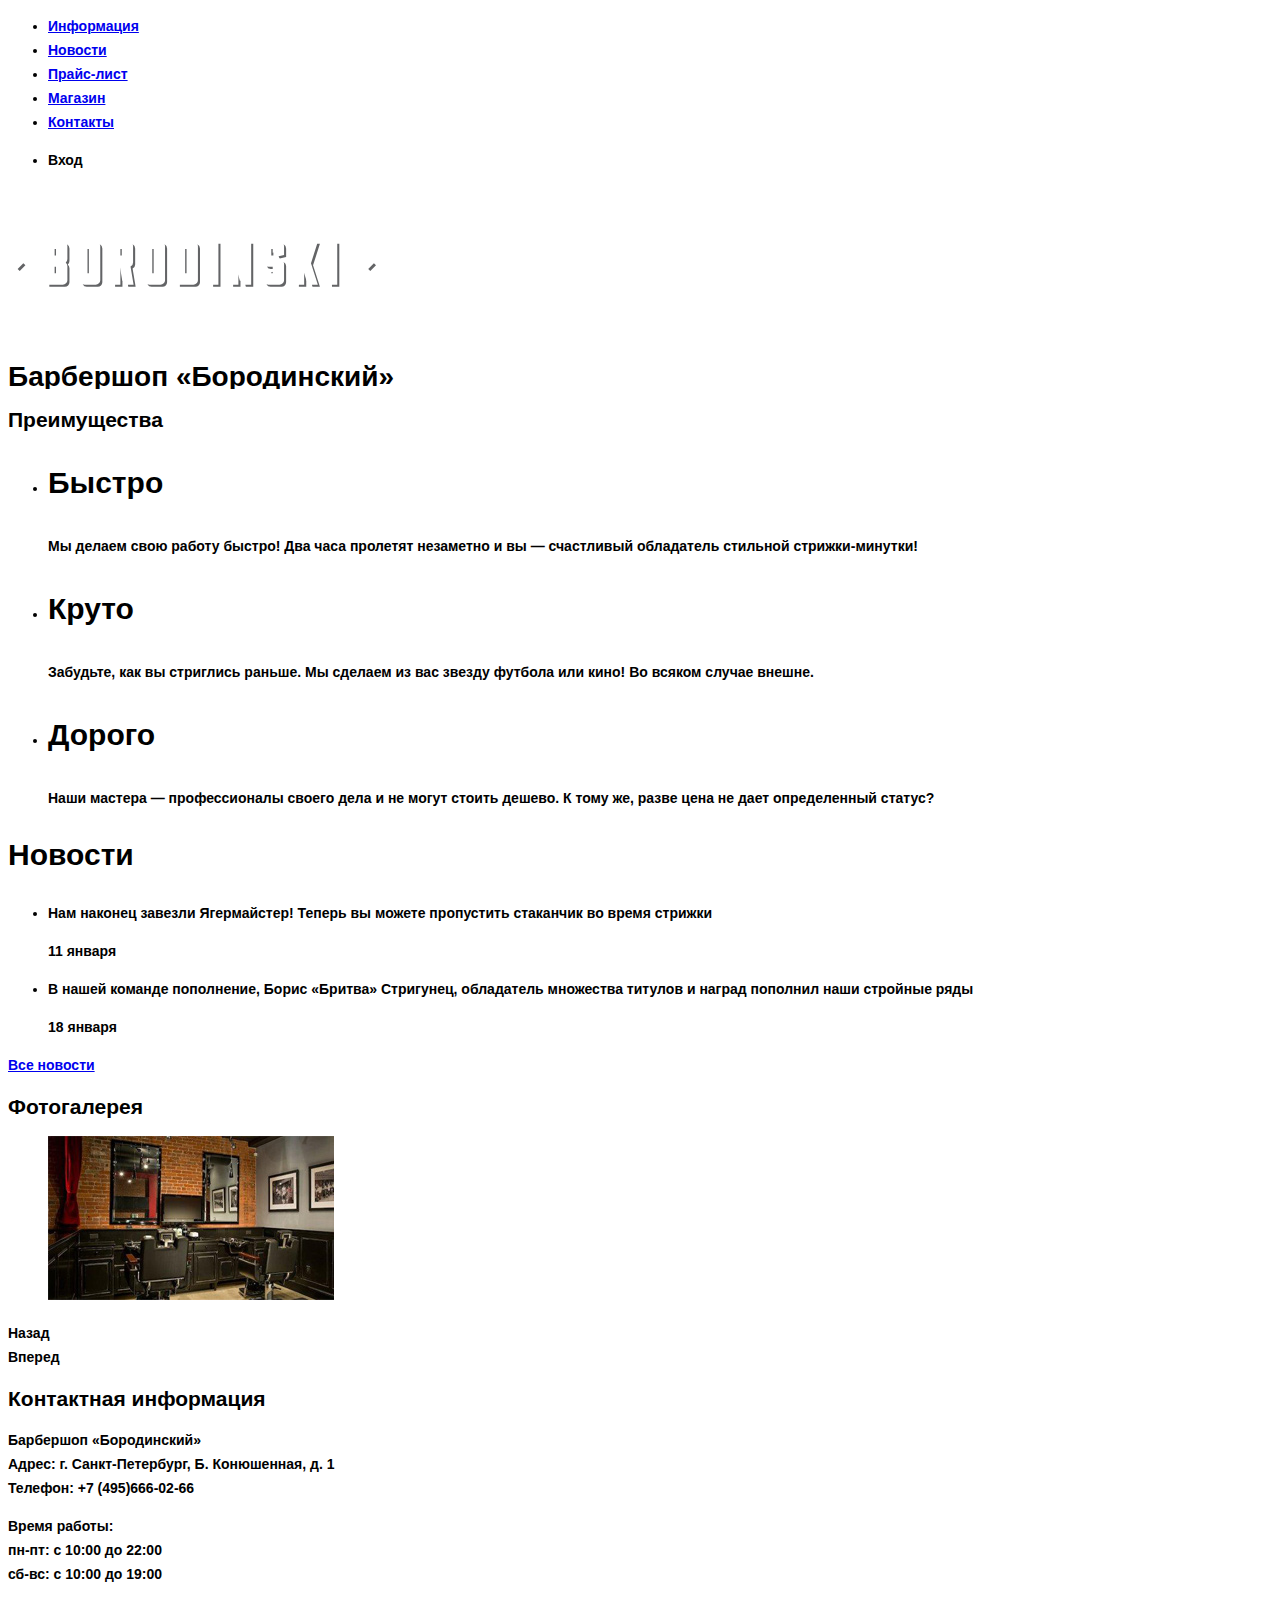
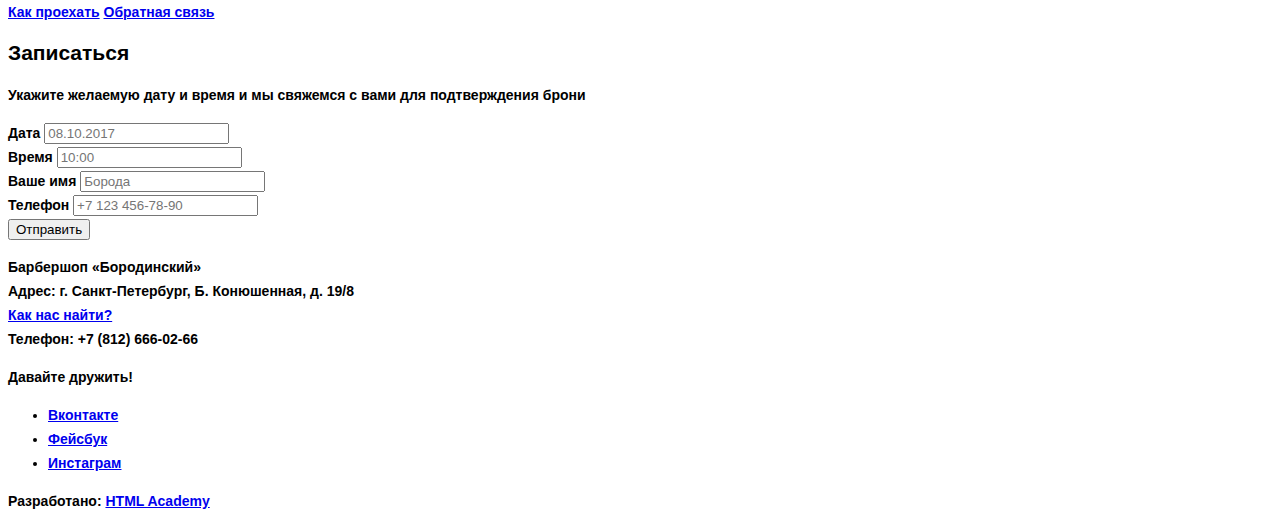
==== index.html @ 25fb8ee1 "Add content photos and a bit style" ====
<!DOCTYPE html>
<html lang="ru">
  <head>
    <meta charset="utf-8">
    <title>Барбершоп «Бородинский»</title>
    <link rel="stylesheet" type="text/css" href="style.css">
  </head>
  <body>
    <header class="main-header">
      <nav class="main-navigation">
        <ul class="site-navigation">
          <li><a href="info.html">Информация</a></li>
          <li><a href="news.html">Новости</a></li>
          <li><a href="price.html">Прайс-лист</a></li>
          <li><a href="catalog.html">Магазин</a></li>
          <li><a href="contacts.html">Контакты</a></li>
        </ul>
        <ul class="user-navigation">
          <li class="login">Вход</li>
        </ul>

<a class="main-header-logo">
<img src="img/index-logo.svg" width="368" height="153" alt="Логотип барбершопа «Бородинский»"></a>

      </nav>

</header>

<main class="container">
  
  <h1 class="visually-hidden">Барбершоп «Бородинский»</h1>

  <section class="features">
    <h2 class="visually-hidden">Преимущества</h2>

<ul class="feature-list">
  
  <li class="feature-item">
    <h3>Быстро</h3>
    <p>Мы делаем свою работу быстро! Два часа пролетят незаметно и вы — счастливый обладатель стильной стрижки-минутки!</p>
  </li>

  <li class="feature-item">
    <h3>Круто</h3>
    <p>Забудьте, как вы стриглись раньше. Мы сделаем из вас звезду футбола или кино! Во всяком случае внешнe.</p>
  </li>

  <li class="feature-item">
    <h3>Дорого</h3>
    <p>Наши мастера — профессионалы своего дела и не могут стоить дешево. К тому же, разве цена не дает определенный статус?</p>
  </li>

</ul>

  </section>

  <section class="news">

    <h2>Новости</h2>

<ul class="news-list">
  <li class="news-item">
    <p>Нам наконец завезли Ягермайстер! Теперь вы можете пропустить стаканчик во время стрижки</p>
    <time datetime="2017-01-11">11 января</time>
  </li>

<li class="news-item">
  <p>В нашей команде пополнение, Борис «Бритва» Стригунец, обладатель множества титулов и наград пополнил наши стройные ряды</p>
  <time datetime="2017-01-18">18 января</time>
</li>
</ul>

<a class="button" href="news.html">Все новости</a>

  </section>


  <section class="gallery">
    
<h2>Фотогалерея</h2>

<figure class="gallery-content">
  <a href="#"><img src="img/interior.jpg" width="286" height="164" alt="Салон"></a>
</figure>

<div class="button gallery-button gallery-button-back">Назад</div>
<div class="button gallery-button gallery-button-next">Вперед</div>

    
  </section>

  <section class="contacts">
    
    <h2>Контактная информация</h2>

  <p>Барбершоп «Бородинский»<br>
  Адрес: г. Санкт-Петербург, Б. Конюшенная, д. 1<br>
  Телефон: +7 (495)666-02-66</p>

  <p>Время работы:<br>
  пн-пт: с 10:00 до 22:00<br>
  сб-вс: с 10:00 до 19:00</p>

  <a class="button contacts-button" href="map.html">Как проехать</a>
  <a class="button contacts-button" href="feedback.html">Обратная связь</a>

  </section>

   <section class="appointment">
     
     <h2>Записаться</h2>

<p class="appointment-info">Укажите желаемую дату и время и мы свяжемся с вами для подтверждения брони</p>

<form class="appointment-form" method="post">
<div class="appointment-item">
<label>Дата</label>
  <input type="text" name="date" placeholder="08.10.2017">
  </div>
  <div class="appointment-item">
  <label>Время</label>
  <input type="text" name="time" placeholder="10:00">
  </div>
  <div class="appointment-item">
  <label>Ваше имя</label>
  <input type="text" name="name" placeholder="Борода">
  </div>
  <div class="appointment-item">
  <label>Телефон</label>
  <input type="tel" name="phone" placeholder="+7 123 456-78-90">
  </div>

<button class="button" type="submit">Отправить</button>

</form>

   </section>

</main>

<footer class="main-footer">
    <p class="footer-contacts">
      Барбершоп «Бородинский»<br> Адрес: г. Санкт-Петербург, Б. Конюшенная, д. 19/8<br>
      <a href="map.html">Как нас найти?</a><br> Телефон: +7 (812) 666-02-66
    </p>
    <div class="footer-social">
      <b>Давайте дружить!</b>
      <ul>
        <li><a class="social-button" href="#">Вконтакте</a></li>
        <li><a class="social-button" href="#">Фейсбук</a></li>
        <li><a class="social-button" href="#">Инстаграм</a></li>
      </ul>
    </div>
    <p class="footer-copyright">
      <b>Разработано:</b> <a class="button" href="https://htmlacademy.ru">HTML Academy</a>
    </p>
  </footer>


</body>
</html>
---- style.css ----
body {
	font-size: 14px;
	line-height: 24px;
	font-family: "PT Sans Narrow", sans-serif, Arial;
	font-weight: bold;
	color: black;
}

.feature-item h3 {
	font-size: 30px;
	line-height: 42px;
	font-weight: bold;
}

.news h2 {
	font-size: 30px;
	line-height: 42px;
	font-weight: bold;
	color: #000000;
}

h1 {
	overflow: hidden;
}
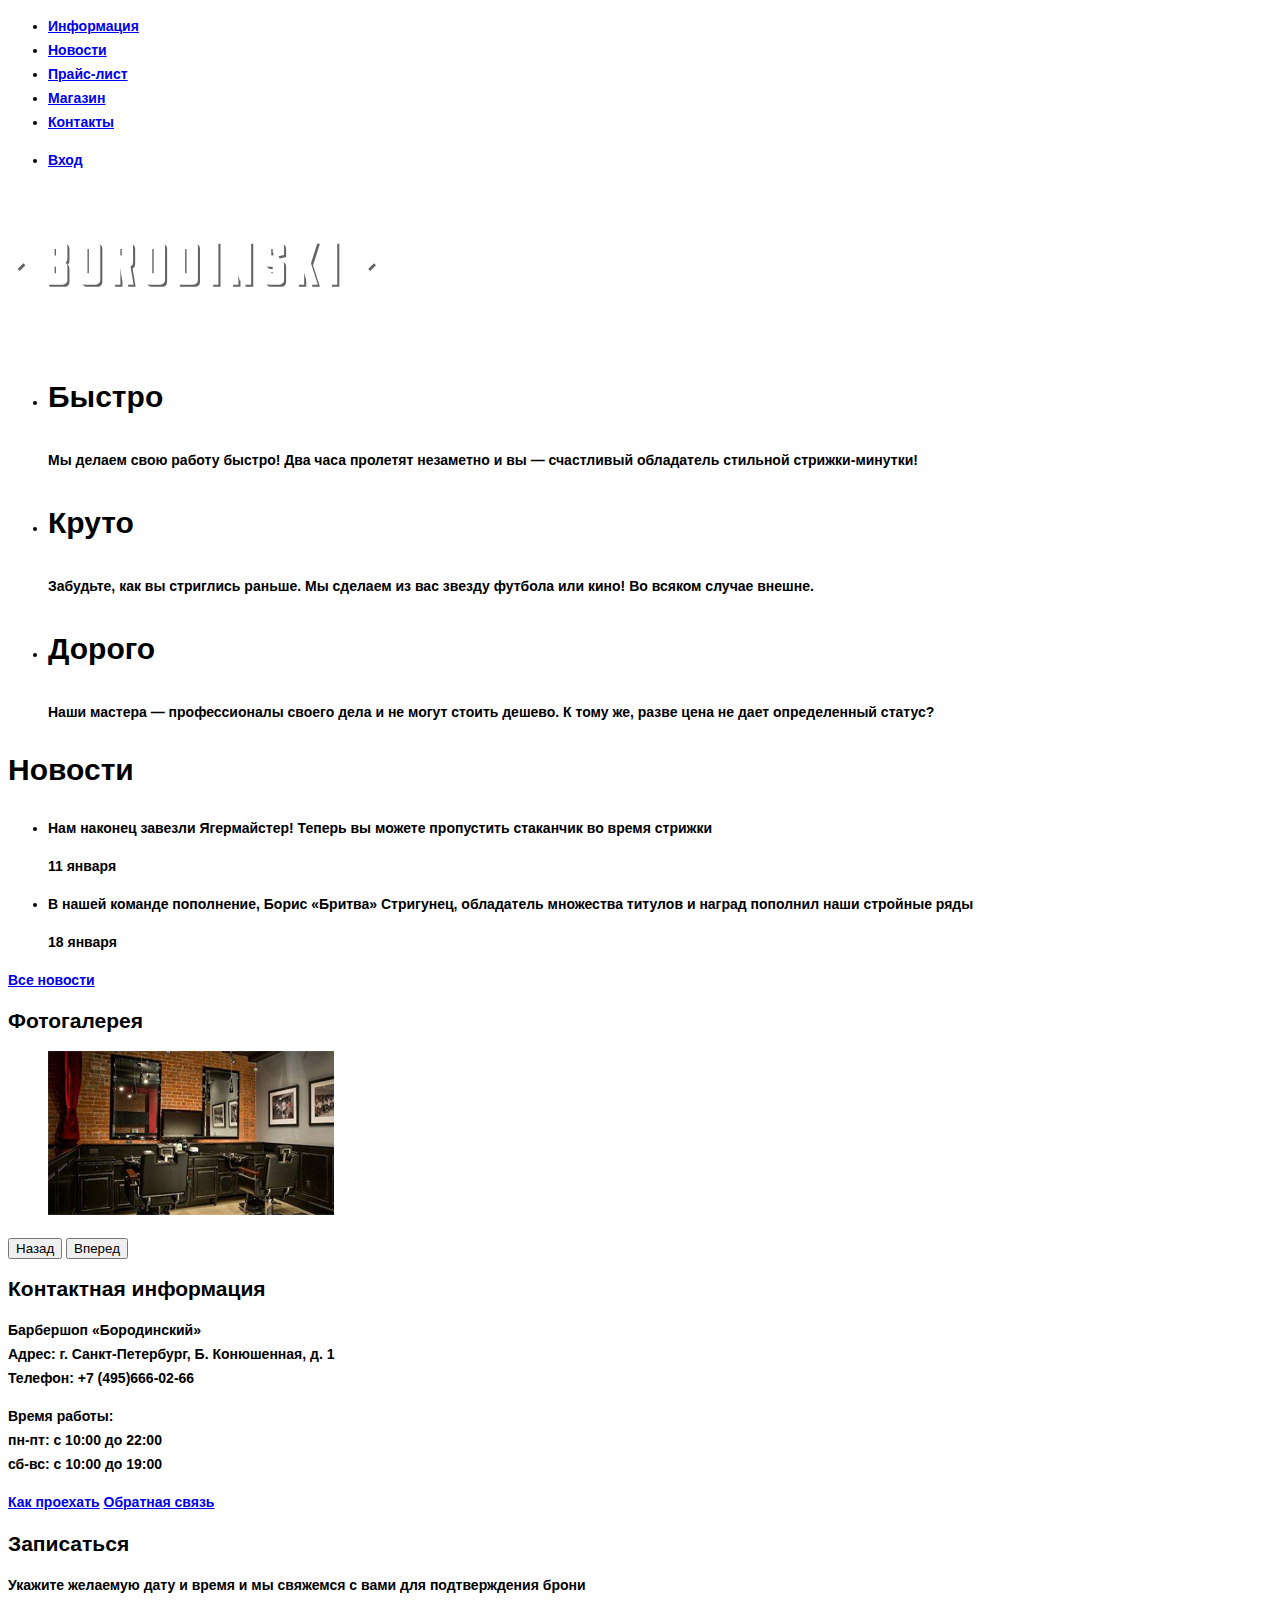
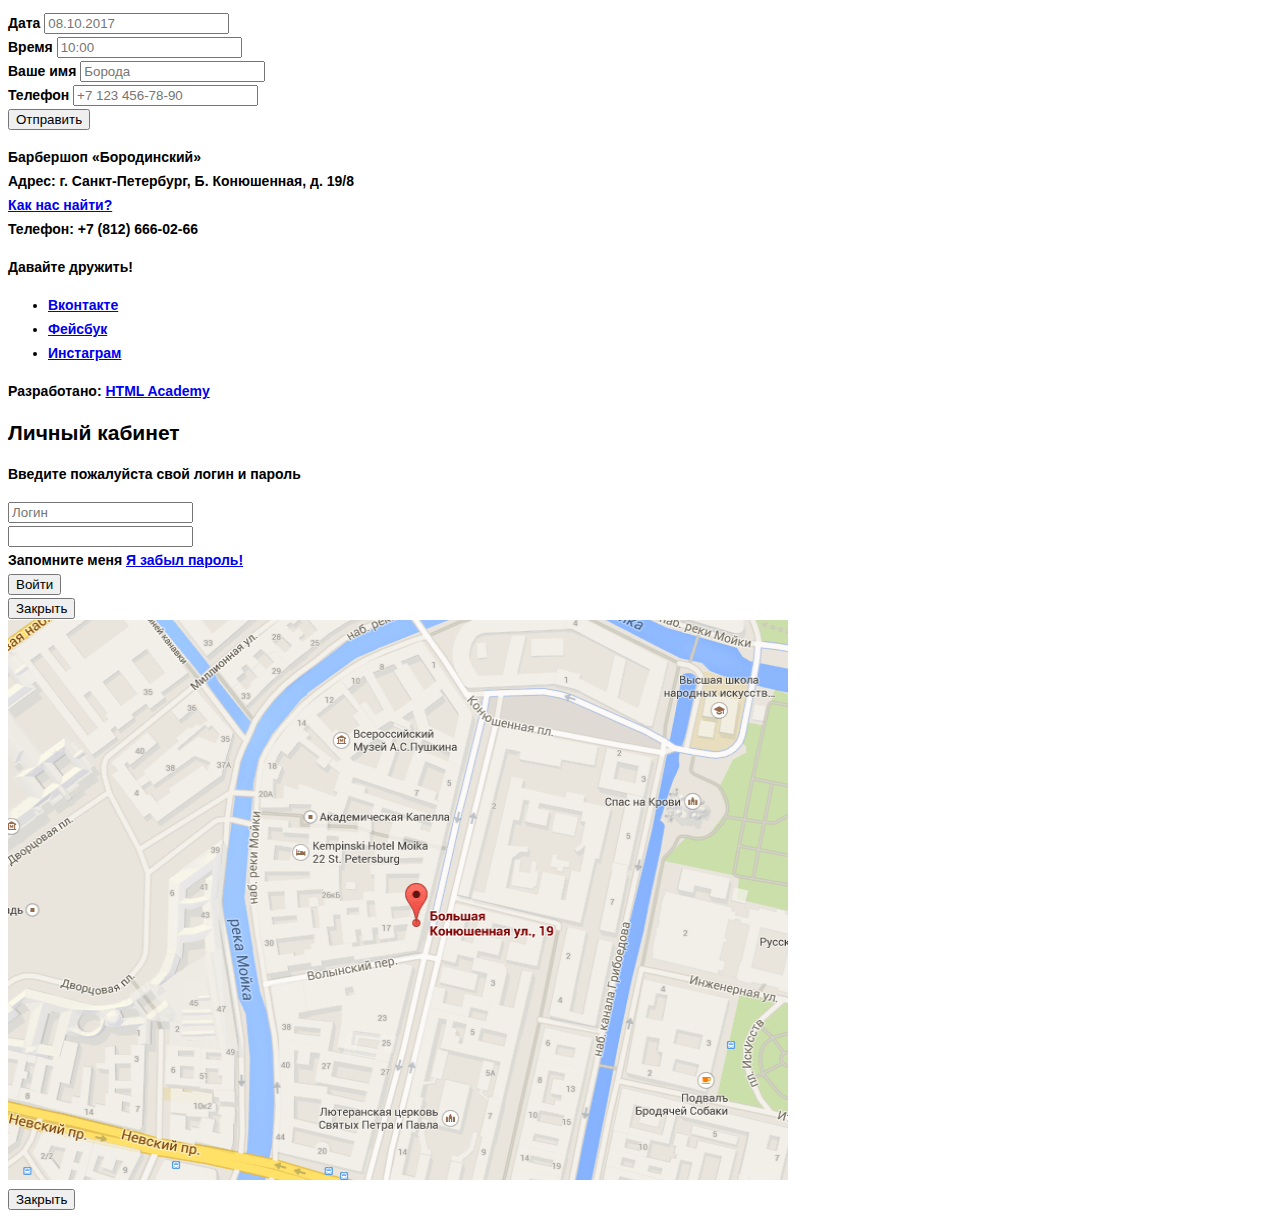
==== commit b810ec26: "Доступная разметка страниц." ====
--- a/index.html
+++ b/index.html
@@ -3,7 +3,7 @@
   <head>
     <meta charset="utf-8">
     <title>Барбершоп «Бородинский»</title>
-    <link rel="stylesheet" type="text/css" href="style.css">
+    <link rel="stylesheet" type="text/css" href="css/style.css">
   </head>
   <body>
     <header class="main-header">
@@ -16,7 +16,9 @@
           <li><a href="contacts.html">Контакты</a></li>
         </ul>
         <ul class="user-navigation">
-          <li class="login">Вход</li>
+          <li class="login">
+          <a class="login" href="login.html">Вход</a>
+          </li>
         </ul>
 
 <a class="main-header-logo">
@@ -83,8 +85,8 @@
   <a href="#"><img src="img/interior.jpg" width="286" height="164" alt="Салон"></a>
 </figure>
 
-<div class="button gallery-button gallery-button-back">Назад</div>
-<div class="button gallery-button gallery-button-next">Вперед</div>
+<button class="button gallery-button gallery-button-back" type="button">Назад</button>
+<button class="button gallery-button gallery-button-next" type="button">Вперед</button>
 
     
   </section>
@@ -114,20 +116,20 @@
 
 <form class="appointment-form" method="post">
 <div class="appointment-item">
-<label>Дата</label>
-  <input type="text" name="date" placeholder="08.10.2017">
+<label for="appointment-date">Дата</label>
+  <input id="appointment-date" type="text" name="date" placeholder="08.10.2017">
   </div>
   <div class="appointment-item">
-  <label>Время</label>
-  <input type="text" name="time" placeholder="10:00">
+  <label for="appointment-time">Время</label>
+  <input id="appointment-time" type="text" name="time" placeholder="10:00">
   </div>
   <div class="appointment-item">
-  <label>Ваше имя</label>
-  <input type="text" name="name" placeholder="Борода">
+  <label for="appointment-name">Ваше имя</label>
+  <input id="appointment-name" type="text" name="name" placeholder="Борода">
   </div>
   <div class="appointment-item">
-  <label>Телефон</label>
-  <input type="tel" name="phone" placeholder="+7 123 456-78-90">
+  <label for="appointment-phone">Телефон</label>
+  <input id="appointment-phone" type="tel" name="phone" placeholder="+7 123 456-78-90">
   </div>
 
 <button class="button" type="submit">Отправить</button>
@@ -156,6 +158,38 @@
     </p>
   </footer>
 
+  <section class="modal modal-login">
+  <h2>Личный кабинет</h2>
+  <p>Введите пожалуйста свой логин и пароль</p>
+  <form class="login-form" method="post">
+    <div class="login-item">
+      <label for="user-login" class="visually-hidden">Логин</label>
+      <input id="user-login" class="login-user" type="text" name="login" placeholder="Логин">
+    </div>
+    <div class="login-item">
+      <label for="user-password" class="visually-hidden">Пароль</label>
+      <input id="user-password" class="login-password" type="text" name="password">
+    </div>
+    <div class="login-password-info">
+      <label class="login-checkbox">
+            <input type="checkbox" name="remember" class="visually-hidden">
+            <span class="checkbox-indicator"></span>
+            Запомните меня
+          </label>
+          <a class="restore" href="#">Я забыл пароль!</a>
+    </div>
+    <button class="button" type="submit">Войти</button>
+  </form>
+  <button class="model-close" type="button">Закрыть</button>
+  </section>
+
+<section class="modal modal-map">
+  <h2 class="visually-hidden">Как до нас добраться</h2>
+  <div class="modal-map-item">
+    <img src="img/map.png" width="780" height="560" alt="Офис компании по адресу ул. Большая Конюшенная 19/8, Санкт-Петербург">
+  </div>
+  <button class="model-close" type="button">Закрыть</button>
+</section>
 
 </body>
 </html>--- a/css/style.css
+++ b/css/style.css
@@ -0,0 +1,31 @@
+body {
+	font-size: 14px;
+	line-height: 24px;
+	font-family: "PT Sans Narrow", sans-serif, Arial;
+	font-weight: bold;
+	color: black;
+}
+
+.feature-item h3 {
+	font-size: 30px;
+	line-height: 42px;
+	font-weight: bold;
+}
+
+.news h2 {
+	font-size: 30px;
+	line-height: 42px;
+	font-weight: bold;
+	color: #000000;
+}
+
+.visually-hidden {
+	position: absolute;
+	overflow: hidden;
+	clip: rect(0 0 0 0);
+	height: 1px;
+	width: 1px;
+	margin: -1px;
+	padding: 0;
+	border: 0;
+}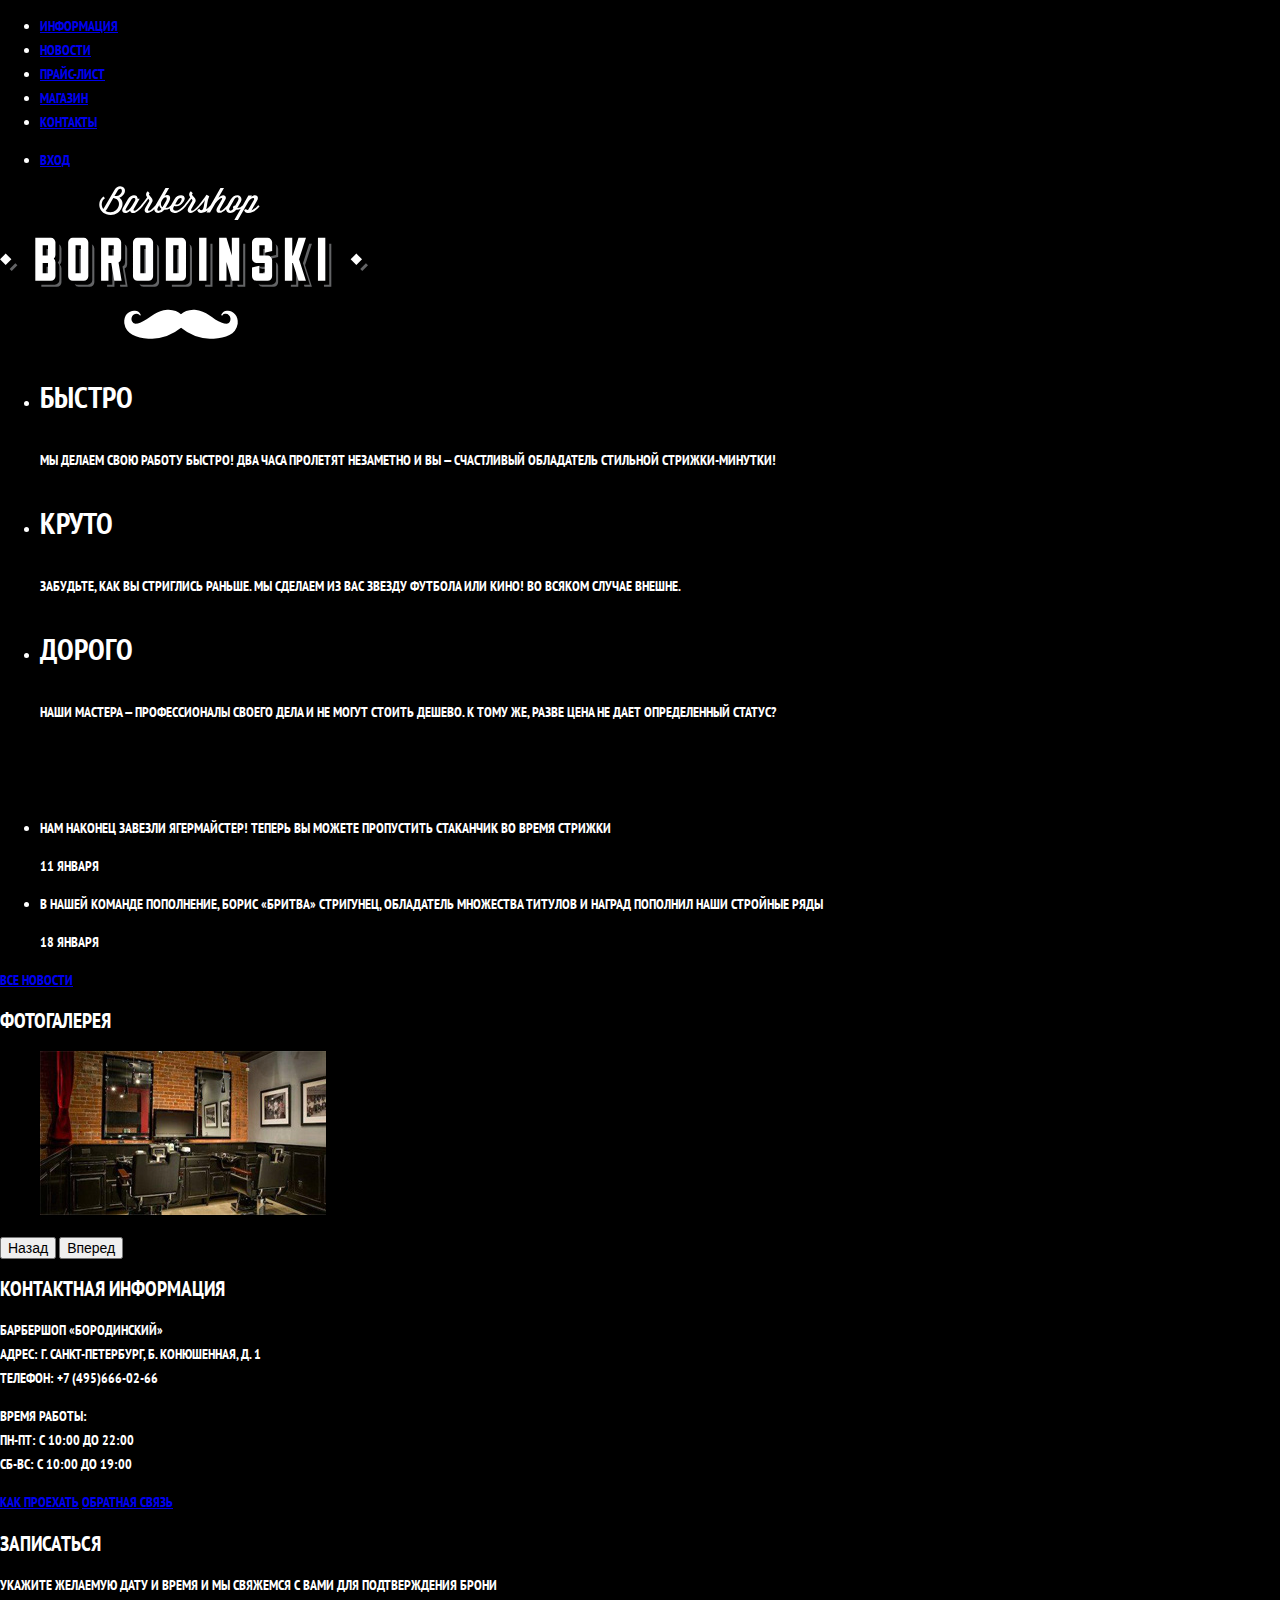
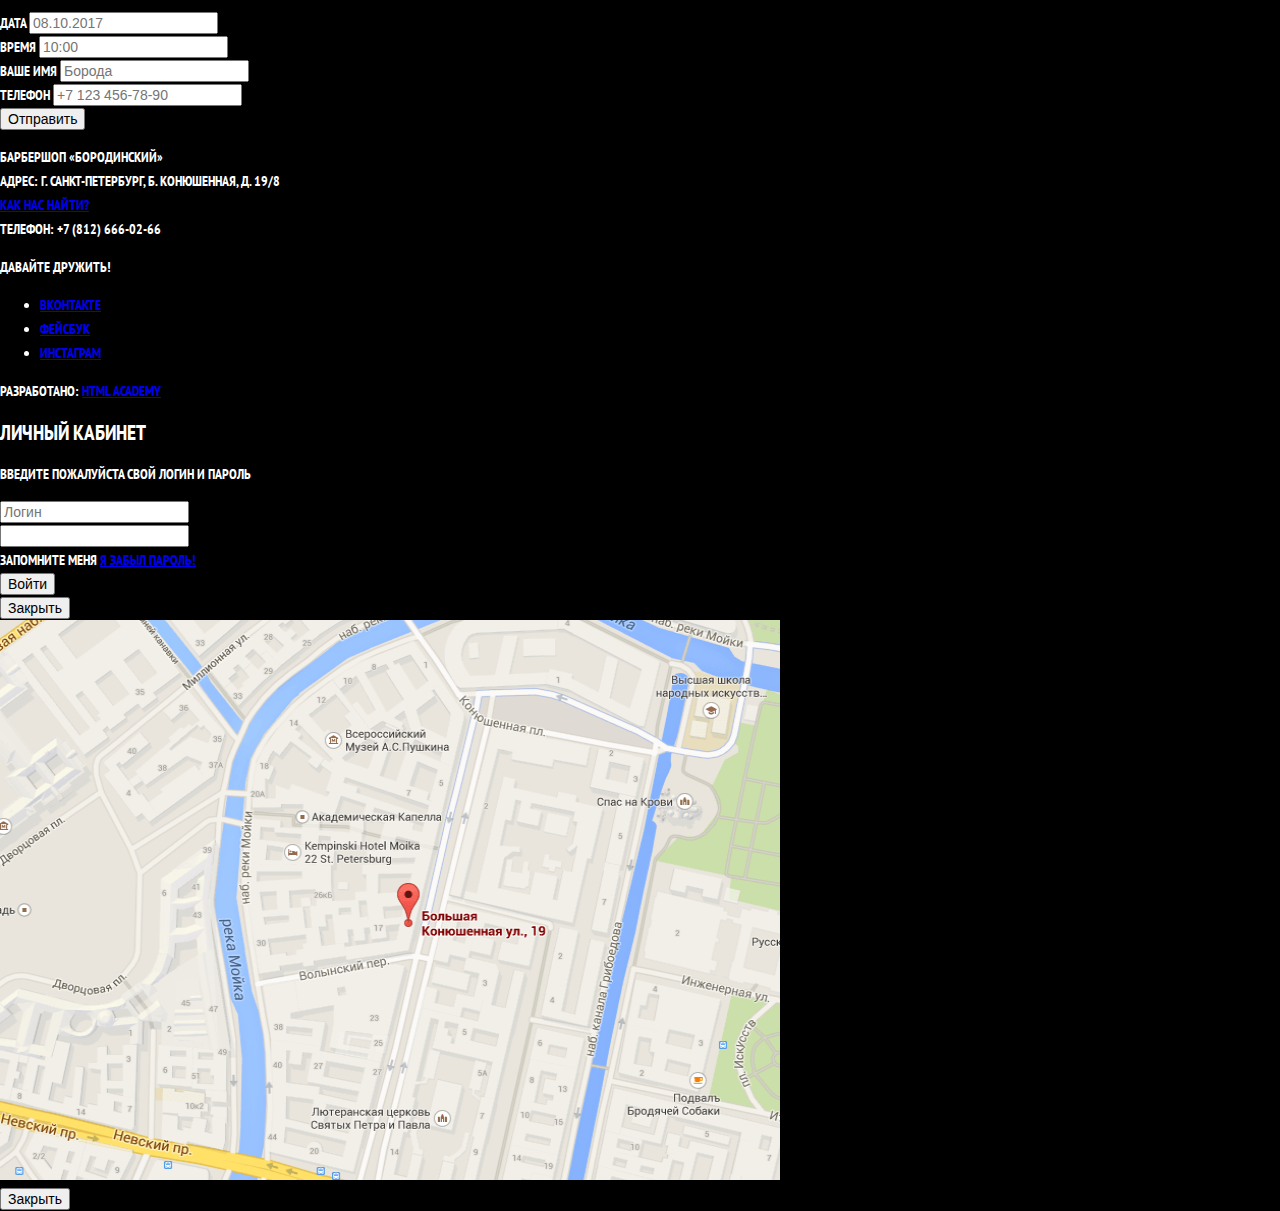
==== commit f3439f8c: "Базовая стилизация страниц." ====
--- a/index.html
+++ b/index.html
@@ -1,146 +1,146 @@
 <!DOCTYPE html>
 <html lang="ru">
-  <head>
-    <meta charset="utf-8">
-    <title>Барбершоп «Бородинский»</title>
-    <link rel="stylesheet" type="text/css" href="css/style.css">
-  </head>
-  <body>
-    <header class="main-header">
-      <nav class="main-navigation">
-        <ul class="site-navigation">
-          <li><a href="info.html">Информация</a></li>
-          <li><a href="news.html">Новости</a></li>
-          <li><a href="price.html">Прайс-лист</a></li>
-          <li><a href="catalog.html">Магазин</a></li>
-          <li><a href="contacts.html">Контакты</a></li>
-        </ul>
-        <ul class="user-navigation">
-          <li class="login">
+
+<head>
+  <meta charset="utf-8">
+  <title>Барбершоп «Бородинский»</title>
+  <link rel="stylesheet" href="css/style.css">
+  <link href="https://fonts.googleapis.com/css?family=PT+Sans+Narrow:400,700&amp;subset=cyrillic" rel="stylesheet">
+  <link rel="stylesheet" href="css/normalize.css">
+</head>
+
+<body>
+  <header class="main-header">
+    <nav class="main-navigation">
+      <ul class="site-navigation">
+        <li><a href="info.html">Информация</a></li>
+        <li><a href="news.html">Новости</a></li>
+        <li><a href="price.html">Прайс-лист</a></li>
+        <li><a href="catalog.html">Магазин</a></li>
+        <li><a href="contacts.html">Контакты</a></li>
+      </ul>
+      <ul class="user-navigation">
+        <li class="login">
           <a class="login" href="login.html">Вход</a>
-          </li>
-        </ul>
+        </li>
+      </ul>
 
-<a class="main-header-logo">
+      <a class="main-header-logo">
 <img src="img/index-logo.svg" width="368" height="153" alt="Логотип барбершопа «Бородинский»"></a>
 
-      </nav>
+    </nav>
 
-</header>
+  </header>
 
-<main class="container">
-  
-  <h1 class="visually-hidden">Барбершоп «Бородинский»</h1>
+  <main class="container">
 
-  <section class="features">
-    <h2 class="visually-hidden">Преимущества</h2>
+    <h1 class="visually-hidden">Барбершоп «Бородинский»</h1>
 
-<ul class="feature-list">
-  
-  <li class="feature-item">
-    <h3>Быстро</h3>
-    <p>Мы делаем свою работу быстро! Два часа пролетят незаметно и вы — счастливый обладатель стильной стрижки-минутки!</p>
-  </li>
+    <section class="features">
+      <h2 class="visually-hidden">Преимущества</h2>
 
-  <li class="feature-item">
-    <h3>Круто</h3>
-    <p>Забудьте, как вы стриглись раньше. Мы сделаем из вас звезду футбола или кино! Во всяком случае внешнe.</p>
-  </li>
+      <ul class="feature-list">
 
-  <li class="feature-item">
-    <h3>Дорого</h3>
-    <p>Наши мастера — профессионалы своего дела и не могут стоить дешево. К тому же, разве цена не дает определенный статус?</p>
-  </li>
+        <li class="feature-item">
+          <h3>Быстро</h3>
+          <p>Мы делаем свою работу быстро! Два часа пролетят незаметно и вы — счастливый обладатель стильной стрижки-минутки!</p>
+        </li>
 
-</ul>
+        <li class="feature-item">
+          <h3>Круто</h3>
+          <p>Забудьте, как вы стриглись раньше. Мы сделаем из вас звезду футбола или кино! Во всяком случае внешнe.</p>
+        </li>
 
-  </section>
+        <li class="feature-item">
+          <h3>Дорого</h3>
+          <p>Наши мастера — профессионалы своего дела и не могут стоить дешево. К тому же, разве цена не дает определенный статус?</p>
+        </li>
 
-  <section class="news">
+      </ul>
 
-    <h2>Новости</h2>
+    </section>
 
-<ul class="news-list">
-  <li class="news-item">
-    <p>Нам наконец завезли Ягермайстер! Теперь вы можете пропустить стаканчик во время стрижки</p>
-    <time datetime="2017-01-11">11 января</time>
-  </li>
+    <section class="news">
 
-<li class="news-item">
-  <p>В нашей команде пополнение, Борис «Бритва» Стригунец, обладатель множества титулов и наград пополнил наши стройные ряды</p>
-  <time datetime="2017-01-18">18 января</time>
-</li>
-</ul>
+      <h2>Новости</h2>
 
-<a class="button" href="news.html">Все новости</a>
+      <ul class="news-list">
+        <li class="news-item">
+          <p>Нам наконец завезли Ягермайстер! Теперь вы можете пропустить стаканчик во время стрижки</p>
+          <time datetime="2017-01-11">11 января</time>
+        </li>
 
-  </section>
+        <li class="news-item">
+          <p>В нашей команде пополнение, Борис «Бритва» Стригунец, обладатель множества титулов и наград пополнил наши стройные ряды</p>
+          <time datetime="2017-01-18">18 января</time>
+        </li>
+      </ul>
+
+      <a class="button" href="news.html">Все новости</a>
+
+    </section>
 
 
-  <section class="gallery">
-    
-<h2>Фотогалерея</h2>
+    <section class="gallery">
 
-<figure class="gallery-content">
-  <a href="#"><img src="img/interior.jpg" width="286" height="164" alt="Салон"></a>
-</figure>
+      <h2>Фотогалерея</h2>
 
-<button class="button gallery-button gallery-button-back" type="button">Назад</button>
-<button class="button gallery-button gallery-button-next" type="button">Вперед</button>
+      <figure class="gallery-content">
+        <a href="#"><img src="img/interior.jpg" width="286" height="164" alt="Салон"></a>
+      </figure>
 
-    
-  </section>
+      <button class="button gallery-button gallery-button-back" type="button">Назад</button>
+      <button class="button gallery-button gallery-button-next" type="button">Вперед</button>
 
-  <section class="contacts">
-    
-    <h2>Контактная информация</h2>
 
-  <p>Барбершоп «Бородинский»<br>
-  Адрес: г. Санкт-Петербург, Б. Конюшенная, д. 1<br>
-  Телефон: +7 (495)666-02-66</p>
+    </section>
 
-  <p>Время работы:<br>
-  пн-пт: с 10:00 до 22:00<br>
-  сб-вс: с 10:00 до 19:00</p>
+    <section class="contacts">
 
-  <a class="button contacts-button" href="map.html">Как проехать</a>
-  <a class="button contacts-button" href="feedback.html">Обратная связь</a>
+      <h2>Контактная информация</h2>
 
-  </section>
+      <p>Барбершоп «Бородинский»<br> Адрес: г. Санкт-Петербург, Б. Конюшенная, д. 1<br> Телефон: +7 (495)666-02-66</p>
 
-   <section class="appointment">
-     
-     <h2>Записаться</h2>
+      <p>Время работы:<br> пн-пт: с 10:00 до 22:00<br> сб-вс: с 10:00 до 19:00</p>
 
-<p class="appointment-info">Укажите желаемую дату и время и мы свяжемся с вами для подтверждения брони</p>
+      <a class="button contacts-button" href="map.html">Как проехать</a>
+      <a class="button contacts-button" href="feedback.html">Обратная связь</a>
 
-<form class="appointment-form" method="post">
-<div class="appointment-item">
-<label for="appointment-date">Дата</label>
-  <input id="appointment-date" type="text" name="date" placeholder="08.10.2017">
-  </div>
-  <div class="appointment-item">
-  <label for="appointment-time">Время</label>
-  <input id="appointment-time" type="text" name="time" placeholder="10:00">
-  </div>
-  <div class="appointment-item">
-  <label for="appointment-name">Ваше имя</label>
-  <input id="appointment-name" type="text" name="name" placeholder="Борода">
-  </div>
-  <div class="appointment-item">
-  <label for="appointment-phone">Телефон</label>
-  <input id="appointment-phone" type="tel" name="phone" placeholder="+7 123 456-78-90">
-  </div>
+    </section>
 
-<button class="button" type="submit">Отправить</button>
+    <section class="appointment">
 
-</form>
+      <h2>Записаться</h2>
 
-   </section>
+      <p class="appointment-info">Укажите желаемую дату и время и мы свяжемся с вами для подтверждения брони</p>
 
-</main>
+      <form class="appointment-form" method="post">
+        <div class="appointment-item">
+          <label for="appointment-date">Дата</label>
+          <input id="appointment-date" type="text" name="date" placeholder="08.10.2017">
+        </div>
+        <div class="appointment-item">
+          <label for="appointment-time">Время</label>
+          <input id="appointment-time" type="text" name="time" placeholder="10:00">
+        </div>
+        <div class="appointment-item">
+          <label for="appointment-name">Ваше имя</label>
+          <input id="appointment-name" type="text" name="name" placeholder="Борода">
+        </div>
+        <div class="appointment-item">
+          <label for="appointment-phone">Телефон</label>
+          <input id="appointment-phone" type="tel" name="phone" placeholder="+7 123 456-78-90">
+        </div>
 
-<footer class="main-footer">
+        <button class="button" type="submit">Отправить</button>
+
+      </form>
+
+    </section>
+
+  </main>
+
+  <footer class="main-footer">
     <p class="footer-contacts">
       Барбершоп «Бородинский»<br> Адрес: г. Санкт-Петербург, Б. Конюшенная, д. 19/8<br>
       <a href="map.html">Как нас найти?</a><br> Телефон: +7 (812) 666-02-66
@@ -159,37 +159,38 @@
   </footer>
 
   <section class="modal modal-login">
-  <h2>Личный кабинет</h2>
-  <p>Введите пожалуйста свой логин и пароль</p>
-  <form class="login-form" method="post">
-    <div class="login-item">
-      <label for="user-login" class="visually-hidden">Логин</label>
-      <input id="user-login" class="login-user" type="text" name="login" placeholder="Логин">
-    </div>
-    <div class="login-item">
-      <label for="user-password" class="visually-hidden">Пароль</label>
-      <input id="user-password" class="login-password" type="text" name="password">
-    </div>
-    <div class="login-password-info">
-      <label class="login-checkbox">
+    <h2>Личный кабинет</h2>
+    <p>Введите пожалуйста свой логин и пароль</p>
+    <form class="login-form" method="post">
+      <div class="login-item">
+        <label for="user-login" class="visually-hidden">Логин</label>
+        <input id="user-login" class="login-user" type="text" name="login" placeholder="Логин">
+      </div>
+      <div class="login-item">
+        <label for="user-password" class="visually-hidden">Пароль</label>
+        <input id="user-password" class="login-password" type="text" name="password">
+      </div>
+      <div class="login-password-info">
+        <label class="login-checkbox">
             <input type="checkbox" name="remember" class="visually-hidden">
             <span class="checkbox-indicator"></span>
             Запомните меня
           </label>
-          <a class="restore" href="#">Я забыл пароль!</a>
-    </div>
-    <button class="button" type="submit">Войти</button>
-  </form>
-  <button class="model-close" type="button">Закрыть</button>
+        <a class="restore" href="#">Я забыл пароль!</a>
+      </div>
+      <button class="button" type="submit">Войти</button>
+    </form>
+    <button class="model-close" type="button">Закрыть</button>
   </section>
 
-<section class="modal modal-map">
-  <h2 class="visually-hidden">Как до нас добраться</h2>
-  <div class="modal-map-item">
-    <img src="img/map.png" width="780" height="560" alt="Офис компании по адресу ул. Большая Конюшенная 19/8, Санкт-Петербург">
-  </div>
-  <button class="model-close" type="button">Закрыть</button>
-</section>
+  <section class="modal modal-map">
+    <h2 class="visually-hidden">Как до нас добраться</h2>
+    <div class="modal-map-item">
+      <img src="img/map.png" width="780" height="560" alt="Офис компании по адресу ул. Большая Конюшенная 19/8, Санкт-Петербург">
+    </div>
+    <button class="modal-close" type="button">Закрыть</button>
+  </section>
 
 </body>
-</html>+
+</html>
--- a/css/style.css
+++ b/css/style.css
@@ -1,9 +1,16 @@
 body {
+	margin: 0;
+	padding: 0;
 	font-size: 14px;
 	line-height: 24px;
 	font-family: "PT Sans Narrow", sans-serif, Arial;
-	font-weight: bold;
-	color: black;
+	font-weight: 700;
+	color: #fff;
+	text-transform: uppercase;
+	background-color: #000;
+	background-image: url("../bg.jpg");
+	background-position: top center;
+	background-repeat: no-repeat;
 }
 
 .feature-item h3 {
@@ -28,4 +35,4 @@
 	margin: -1px;
 	padding: 0;
 	border: 0;
-}+}
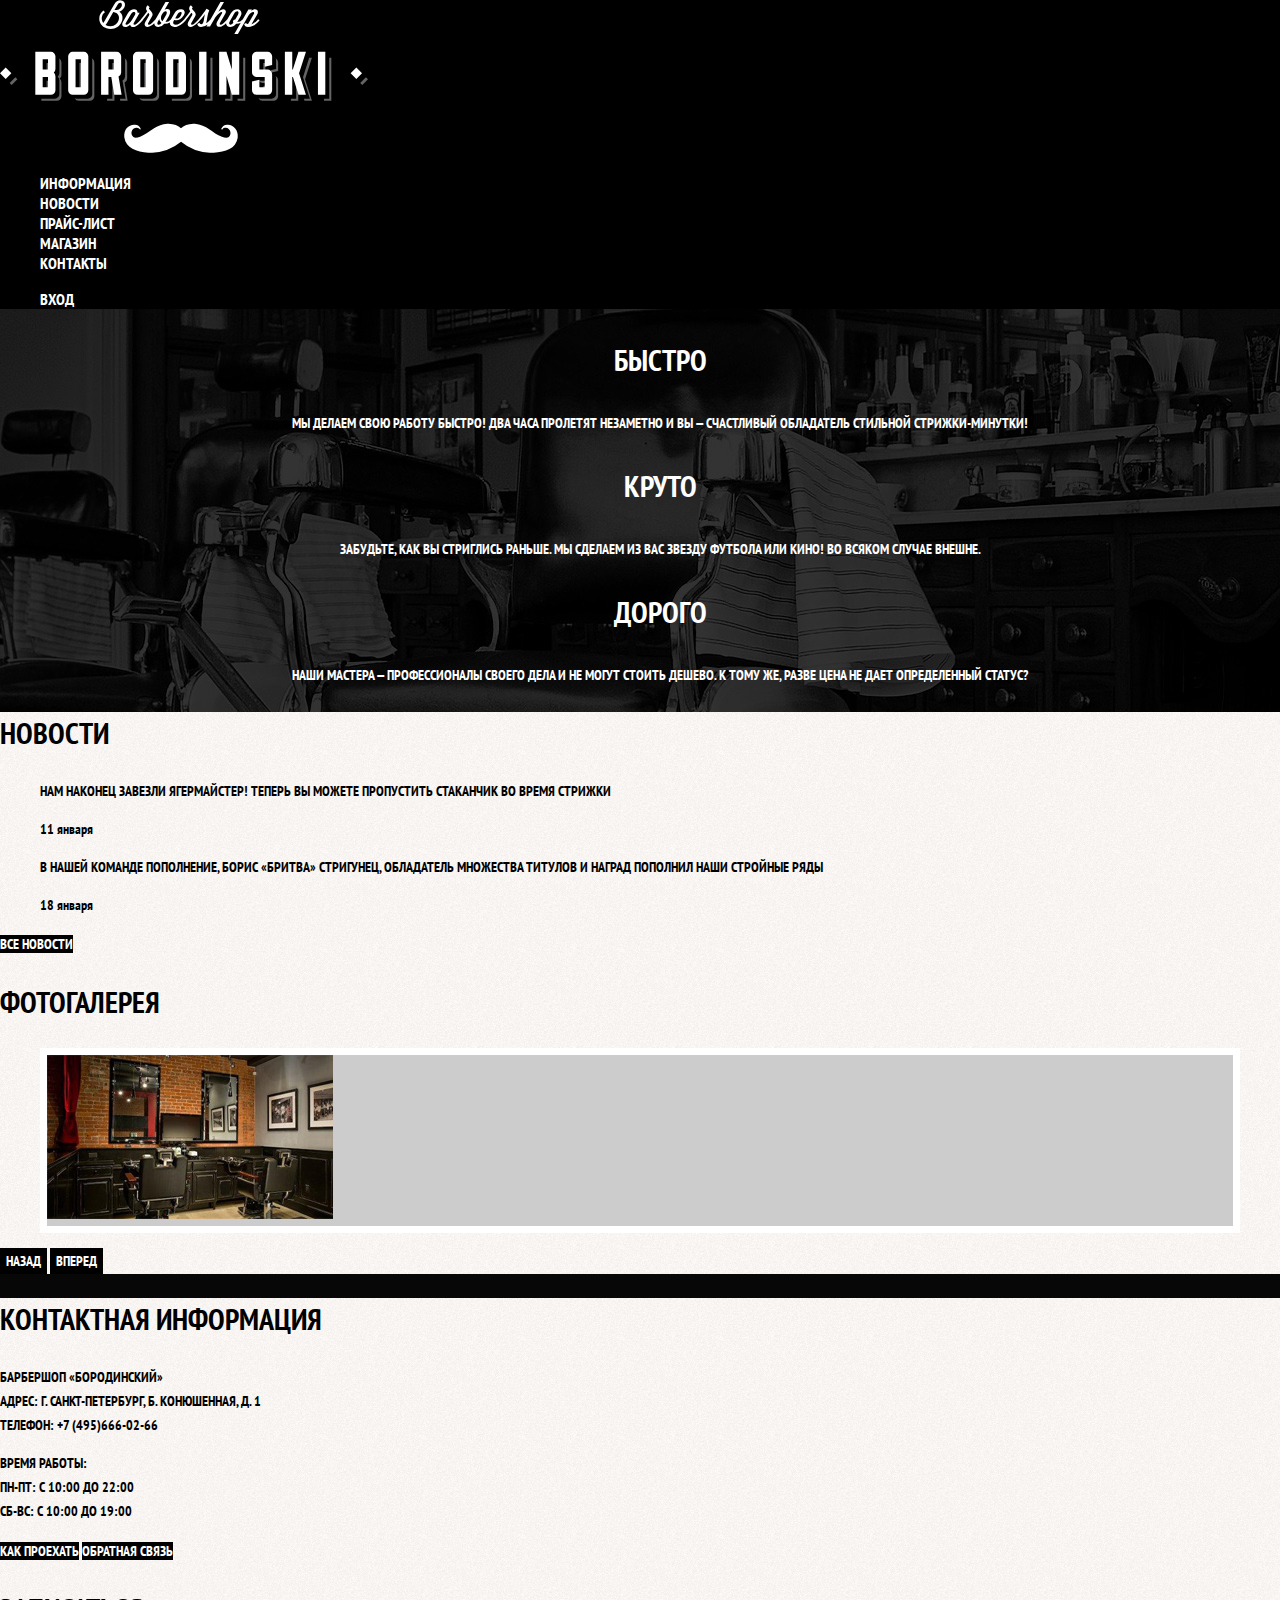
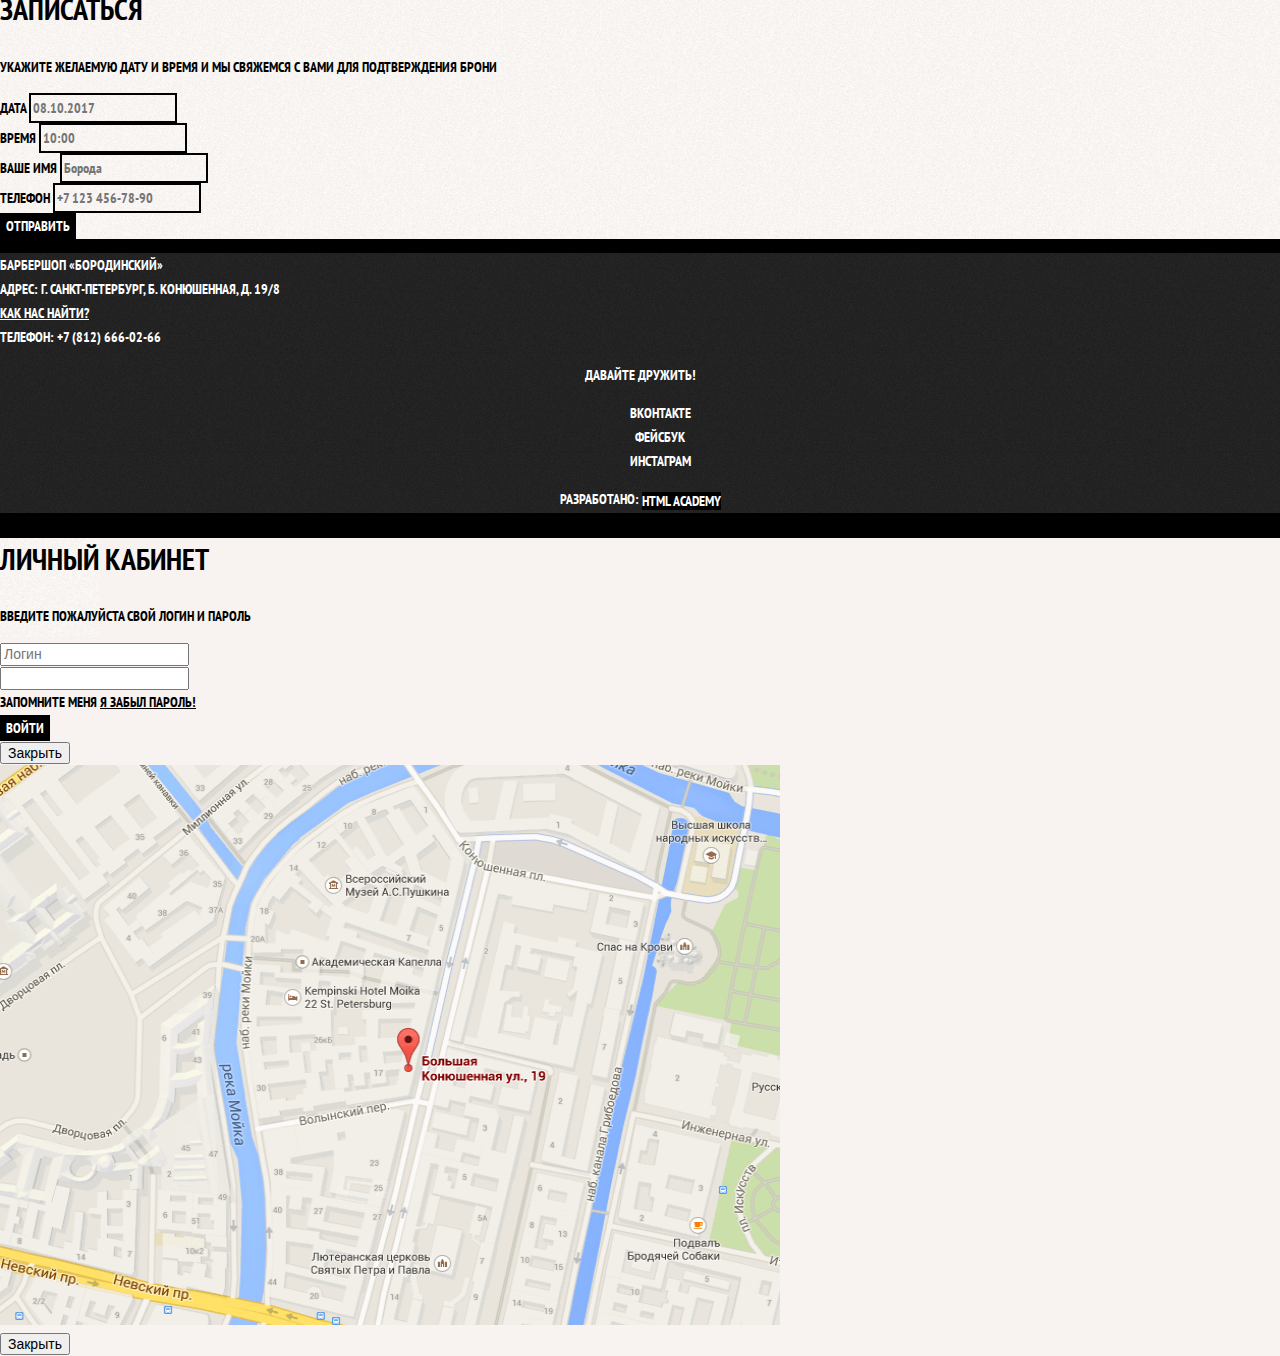
==== commit 24380385: "Немного изменений" ====
--- a/index.html
+++ b/index.html
@@ -12,6 +12,9 @@
 <body>
   <header class="main-header">
     <nav class="main-navigation">
+      <a class="main-header-logo">
+<img src="img/index-logo.svg" width="368" height="153" alt="Логотип барбершопа «Бородинский»"></a>
+
       <ul class="site-navigation">
         <li><a href="info.html">Информация</a></li>
         <li><a href="news.html">Новости</a></li>
@@ -20,13 +23,10 @@
         <li><a href="contacts.html">Контакты</a></li>
       </ul>
       <ul class="user-navigation">
-        <li class="login">
-          <a class="login" href="login.html">Вход</a>
+        <li>
+          <a class="login-link" href="login.html">Вход</a>
         </li>
       </ul>
-
-      <a class="main-header-logo">
-<img src="img/index-logo.svg" width="368" height="153" alt="Логотип барбершопа «Бородинский»"></a>
 
     </nav>
 
@@ -60,84 +60,85 @@
 
     </section>
 
-    <section class="news">
+    <div class="index-columns">
+      <section class="news">
 
-      <h2>Новости</h2>
+        <h2>Новости</h2>
 
-      <ul class="news-list">
-        <li class="news-item">
-          <p>Нам наконец завезли Ягермайстер! Теперь вы можете пропустить стаканчик во время стрижки</p>
-          <time datetime="2017-01-11">11 января</time>
-        </li>
+        <ul class="news-list">
+          <li class="news-item">
+            <p>Нам наконец завезли Ягермайстер! Теперь вы можете пропустить стаканчик во время стрижки</p>
+            <time datetime="2017-01-11">11 января</time>
+          </li>
 
-        <li class="news-item">
-          <p>В нашей команде пополнение, Борис «Бритва» Стригунец, обладатель множества титулов и наград пополнил наши стройные ряды</p>
-          <time datetime="2017-01-18">18 января</time>
-        </li>
-      </ul>
+          <li class="news-item">
+            <p>В нашей команде пополнение, Борис «Бритва» Стригунец, обладатель множества титулов и наград пополнил наши стройные ряды</p>
+            <time datetime="2017-01-18">18 января</time>
+          </li>
+        </ul>
 
-      <a class="button" href="news.html">Все новости</a>
+        <a class="button" href="news.html">Все новости</a>
 
-    </section>
+      </section>
 
+      <section class="gallery">
 
-    <section class="gallery">
+        <h2>Фотогалерея</h2>
 
-      <h2>Фотогалерея</h2>
+        <figure class="gallery-content">
+          <a href="#"><img src="img/interior.jpg" width="286" height="164" alt="Салон"></a>
+        </figure>
 
-      <figure class="gallery-content">
-        <a href="#"><img src="img/interior.jpg" width="286" height="164" alt="Салон"></a>
-      </figure>
+        <button class="button gallery-button gallery-button-back" type="button">Назад</button>
+        <button class="button gallery-button gallery-button-next" type="button">Вперед</button>
 
-      <button class="button gallery-button gallery-button-back" type="button">Назад</button>
-      <button class="button gallery-button gallery-button-next" type="button">Вперед</button>
+      </section>
+    </div>
 
+    <div class="index-columns">
+      <section class="contacts">
 
-    </section>
+        <h2>Контактная информация</h2>
 
-    <section class="contacts">
+        <p>Барбершоп «Бородинский»<br> Адрес: г. Санкт-Петербург, Б. Конюшенная, д. 1<br> Телефон: +7 (495)666-02-66</p>
 
-      <h2>Контактная информация</h2>
+        <p>Время работы:<br> пн-пт: с 10:00 до 22:00<br> сб-вс: с 10:00 до 19:00</p>
 
-      <p>Барбершоп «Бородинский»<br> Адрес: г. Санкт-Петербург, Б. Конюшенная, д. 1<br> Телефон: +7 (495)666-02-66</p>
+        <a class="button contacts-button" href="map.html">Как проехать</a>
+        <a class="button contacts-button" href="feedback.html">Обратная связь</a>
 
-      <p>Время работы:<br> пн-пт: с 10:00 до 22:00<br> сб-вс: с 10:00 до 19:00</p>
+      </section>
 
-      <a class="button contacts-button" href="map.html">Как проехать</a>
-      <a class="button contacts-button" href="feedback.html">Обратная связь</a>
+      <section class="appointment">
 
-    </section>
+        <h2>Записаться</h2>
 
-    <section class="appointment">
+        <p class="appointment-info">Укажите желаемую дату и время и мы свяжемся с вами для подтверждения брони</p>
 
-      <h2>Записаться</h2>
+        <form class="appointment-form" method="post">
+          <div class="appointment-item">
+            <label for="appointment-date">Дата</label>
+            <input id="appointment-date" type="text" name="date" placeholder="08.10.2017">
+          </div>
+          <div class="appointment-item">
+            <label for="appointment-time">Время</label>
+            <input id="appointment-time" type="text" name="time" placeholder="10:00">
+          </div>
+          <div class="appointment-item">
+            <label for="appointment-name">Ваше имя</label>
+            <input id="appointment-name" type="text" name="name" placeholder="Борода">
+          </div>
+          <div class="appointment-item">
+            <label for="appointment-phone">Телефон</label>
+            <input id="appointment-phone" type="tel" name="phone" placeholder="+7 123 456-78-90">
+          </div>
 
-      <p class="appointment-info">Укажите желаемую дату и время и мы свяжемся с вами для подтверждения брони</p>
+          <button class="button" type="submit">Отправить</button>
 
-      <form class="appointment-form" method="post">
-        <div class="appointment-item">
-          <label for="appointment-date">Дата</label>
-          <input id="appointment-date" type="text" name="date" placeholder="08.10.2017">
-        </div>
-        <div class="appointment-item">
-          <label for="appointment-time">Время</label>
-          <input id="appointment-time" type="text" name="time" placeholder="10:00">
-        </div>
-        <div class="appointment-item">
-          <label for="appointment-name">Ваше имя</label>
-          <input id="appointment-name" type="text" name="name" placeholder="Борода">
-        </div>
-        <div class="appointment-item">
-          <label for="appointment-phone">Телефон</label>
-          <input id="appointment-phone" type="tel" name="phone" placeholder="+7 123 456-78-90">
-        </div>
+        </form>
 
-        <button class="button" type="submit">Отправить</button>
-
-      </form>
-
-    </section>
-
+      </section>
+    </div>
   </main>
 
   <footer class="main-footer">
--- a/css/style.css
+++ b/css/style.css
@@ -1,38 +1,372 @@
 body {
-	margin: 0;
-	padding: 0;
-	font-size: 14px;
-	line-height: 24px;
-	font-family: "PT Sans Narrow", sans-serif, Arial;
-	font-weight: 700;
-	color: #fff;
-	text-transform: uppercase;
-	background-color: #000;
-	background-image: url("../bg.jpg");
-	background-position: top center;
-	background-repeat: no-repeat;
+  margin: 0;
+  padding: 0;
+  font-size: 14px;
+  line-height: 24px;
+  font-family: "PT Sans Narrow", sans-serif, Arial;
+  font-weight: 700;
+  color: #fff;
+  text-transform: uppercase;
+  background-color: #000;
+  background-image: url("../img/bg.jpg");
+  background-position: top center;
+  background-repeat: no-repeat;
+}
+
+.inner-page {
+  color: #000000;
+  background-color: #f9f6f3;
+  background-image: url("../img/bg-catalog-white.jpg");
+  background-position: 0 0;
+  background-repeat: repeat;
+}
+
+a {
+  text-decoration: none;
+}
+
+.button {
+  font: inherit;
+  text-align: center;
+  color: #fff;
+  vertical-align: middle;
+  text-transform: uppercase;
+  background-color: #000;
+  border: none;
+}
+
+.button:hover, .button:focus, .button:active {
+  background-color: #663d15;
+}
+
+.main-navigation {
+  font-size: 16px;
+  line-height: 20px;
+  color: #fff;
+  background-color: #000;
+}
+
+.site-navigation, .user-navigation {
+  list-style: none;
+}
+
+.site-navigation a, .user-navigation a {
+  color: #fff;
+}
+
+.site-navigation a:hover, .site-navigation a:focus, .user-navigation a:hover, .user-navigation a:focus {
+  background-color: #242424;
+}
+
+.feature-list {
+  list-style: none;
+}
+
+.feature-item {
+  text-align: center;
 }
 
 .feature-item h3 {
-	font-size: 30px;
-	line-height: 42px;
-	font-weight: bold;
-}
-
-.news h2 {
-	font-size: 30px;
-	line-height: 42px;
-	font-weight: bold;
-	color: #000000;
+  font-size: 30px;
+  line-height: 42px;
+  font-weight: bold;
+}
+
+.index-columns {
+  color: #000;
+  background-color: #f8f5f2;
+  background-image: url("../img/bg-catalog-white.jpg");
+  background-position: 0 0;
+  background-repeat: repeat;
+}
+
+.index-columns h2 {
+  font-size: 30px;
+  line-height: 42px;
+  font-weight: bold;
+  color: #000000;
+}
+
+.news-list {
+  list-style: none;
+}
+
+.news-item time {
+  text-transform: none;
+}
+
+.gallery-content {
+  background-color: #ccc;
+  border: 7px solid #fff;
+}
+
+.appointment-item input {
+  font: inherit;
+  background-color: transparent;
+  border: 2px solid #000;
+}
+
+.appointment-item input:focus {
+  border-color: #663d15;
+}
+
+.page-title {
+  font-size: 30px;
+  line-height: 42px;
+}
+
+.breadcrumbs {
+  list-style: none;
+}
+
+.breadcrumbs a {
+  color: #000;
+}
+
+.breadcrumbs a:hover, .breadcrumbs a:focus {
+  text-decoration: underline;
+}
+
+.breadcrumbs-current {
+  color: #aba9a7;
+}
+
+.filter fieldset {
+  border: none;
+}
+
+.filter legend {
+  font-size: 24px;
+  line-height: 30px;
+}
+
+.filter ul {
+  list-style: none;
+  line-height: 18px;
+}
+
+.filter-input:hover+label, .filter-input:focus+label {
+  color: #663d15;
+}
+
+.filter-input:disabled+label {
+  color: #000;
+  opacity: 0.5;
+}
+
+.catalog-list {
+  list-style: none;
+}
+
+.catalog-item {
+  background-color: #f8f8f8;
+  box-shadow: 0 0 10px rgba(0, 0, 0, 0.1);
+}
+
+.catalog-item:hover {
+  box-shadow: 0 0 10px rgba(0, 0, 0, 0.2);
+}
+
+.catalog-item a {
+  color: #000;
+}
+
+.catalog-item h3 {
+  font-size: 14px;
+  line-height: 18px;
+}
+
+.catalog-category {
+  text-transform: none;
+}
+
+.catalog-item-price span {
+  font-size: 14px;
+  line-height: 20px;
+  text-align: center;
+  background-color: #e5e5e5;
+}
+
+.catalog-item-price .button {
+  line-height: 20px;
+  color: #fff;
+}
+
+.pagination-list {
+  list-style: none;
+}
+
+.pagination-list a {
+  color: #fff;
+  background-color: #000;
+}
+
+.pagination-item a:hover, .pagination-item a:focus, .pagination-item a:active {
+  background-color: #663d15;
+}
+
+.pagination-item-current a {
+  color: #000;
+  background-color: #fff;
+}
+
+.pagination-item-current a:hover, .pagination-item-current a:focus, .pagination-item-current a:active {
+  color: #000;
+  background-color: #fff;
+}
+
+.product-photo-preview {
+  list-style: none;
+}
+
+.product-photo-preview li {
+  box-shadow: 0 0 10px 2px rgba(0, 0, 0, 0.1);
+}
+
+.product-photo-full {
+  box-shadow: 0 0 10px 2px rgba(0, 0, 0, 0.1);
+}
+
+.product-article {
+  text-align: right;
+  color: #aeaeae;
+}
+
+.product-price span {
+  line-height: 20px;
+  text-align: center;
+  background-color: #e5e5e5;
+}
+
+.product-info h3 {
+  font-size: 24px;
+  line-height: 30px;
+}
+
+.product-info ul {
+  list-style: none;
+}
+
+.caption {
+  font-size: 48px;
+  line-height: 48px;
+  text-align: center;
+}
+
+.about h2 {
+  font-size: 24px;
+  line-height: 30px;
+}
+
+.about ul {
+  list-style: none;
+  font-size: 14px;
+  line-height: 24px;
+}
+
+.price h2 {
+  font-size: 24px;
+  line-height: 30px;
+}
+
+.price table {
+  border-collapse: collapse;
+  border: 2px solid #000;
+}
+
+.price td {
+  border-collapse: collapse;
+  border: 2px solid #000;
+  width: 230px;
+  height: 42px;
+  text-align: center;
+  font-size: 14px;
+  line-height: 24px;
+}
+
+.main-footer {
+  color: #fff;
+  background-color: #212121;
+  background-image: url("../img/bg-catalog-black.jpg");
+  background-position: 0 0;
+  background-repeat: repeat;
+}
+
+.footer-contacts a {
+  color: #fff;
+  text-decoration: underline;
+}
+
+.footer-contacts a:hover, .footer-contacts a:focus {
+  text-decoration: none;
+}
+
+.footer-social {
+  text-align: center;
+}
+
+.footer-social ul {
+  list-style: none;
+}
+
+.social-button {
+  color: #fff;
+}
+
+.footer-copyright {
+  text-align: center;
+}
+
+.footer-copyright .button:hover, .footer-copyright .button:active {
+  color: #000;
+  background-color: #fff;
+}
+
+.modal {
+  color: #000;
+  background-color: #f8f3f0;
+  background-image: url("../img/bg-catalog-white.jpg");
+  background-position: 0 0;
+  background-repeat: no-repeat;
+}
+
+.modal h2 {
+  font-size: 30px;
+  line-height: 42px;
+}
+
+.login-form input["type=text"], .login-form input["type=password"] {
+  font: inherit;
+  color: #000;
+  text-transform: uppercase;
+  background-color: #f9f6f3;
+  border: 2px solid #000;
+}
+
+.login-form input:focus {
+  border-color: #663d15;
+}
+
+.login-checkbox:hover, .login-checkbox:focus {
+  color: #663d15;
+}
+
+.restore {
+  color: #000;
+  text-decoration: underline;
+}
+
+.restore:hover, .restore:focus {
+  text-decoration: none;
 }
 
 .visually-hidden {
-	position: absolute;
-	overflow: hidden;
-	clip: rect(0 0 0 0);
-	height: 1px;
-	width: 1px;
-	margin: -1px;
-	padding: 0;
-	border: 0;
-}
+  position: absolute;
+  overflow: hidden;
+  clip: rect(0 0 0 0);
+  height: 1px;
+  width: 1px;
+  margin: -1px;
+  padding: 0;
+  border: 0;
+}
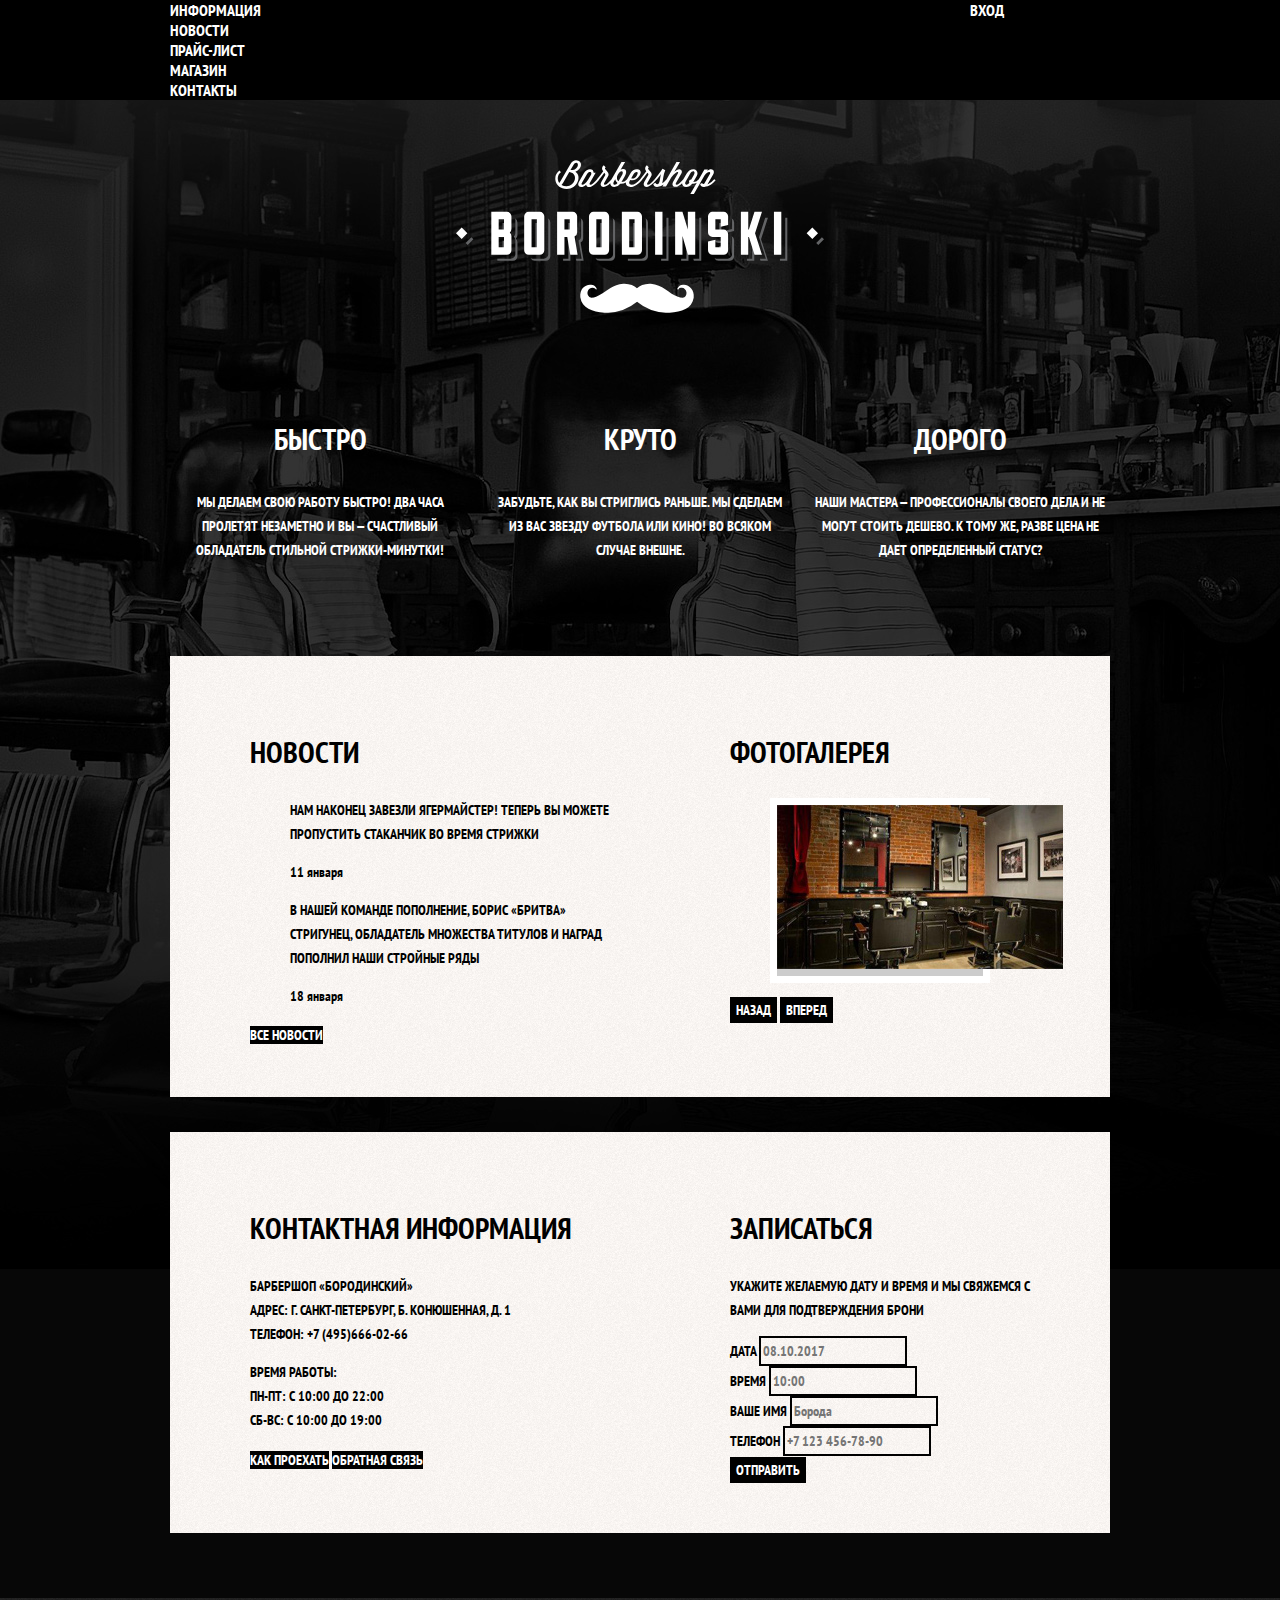
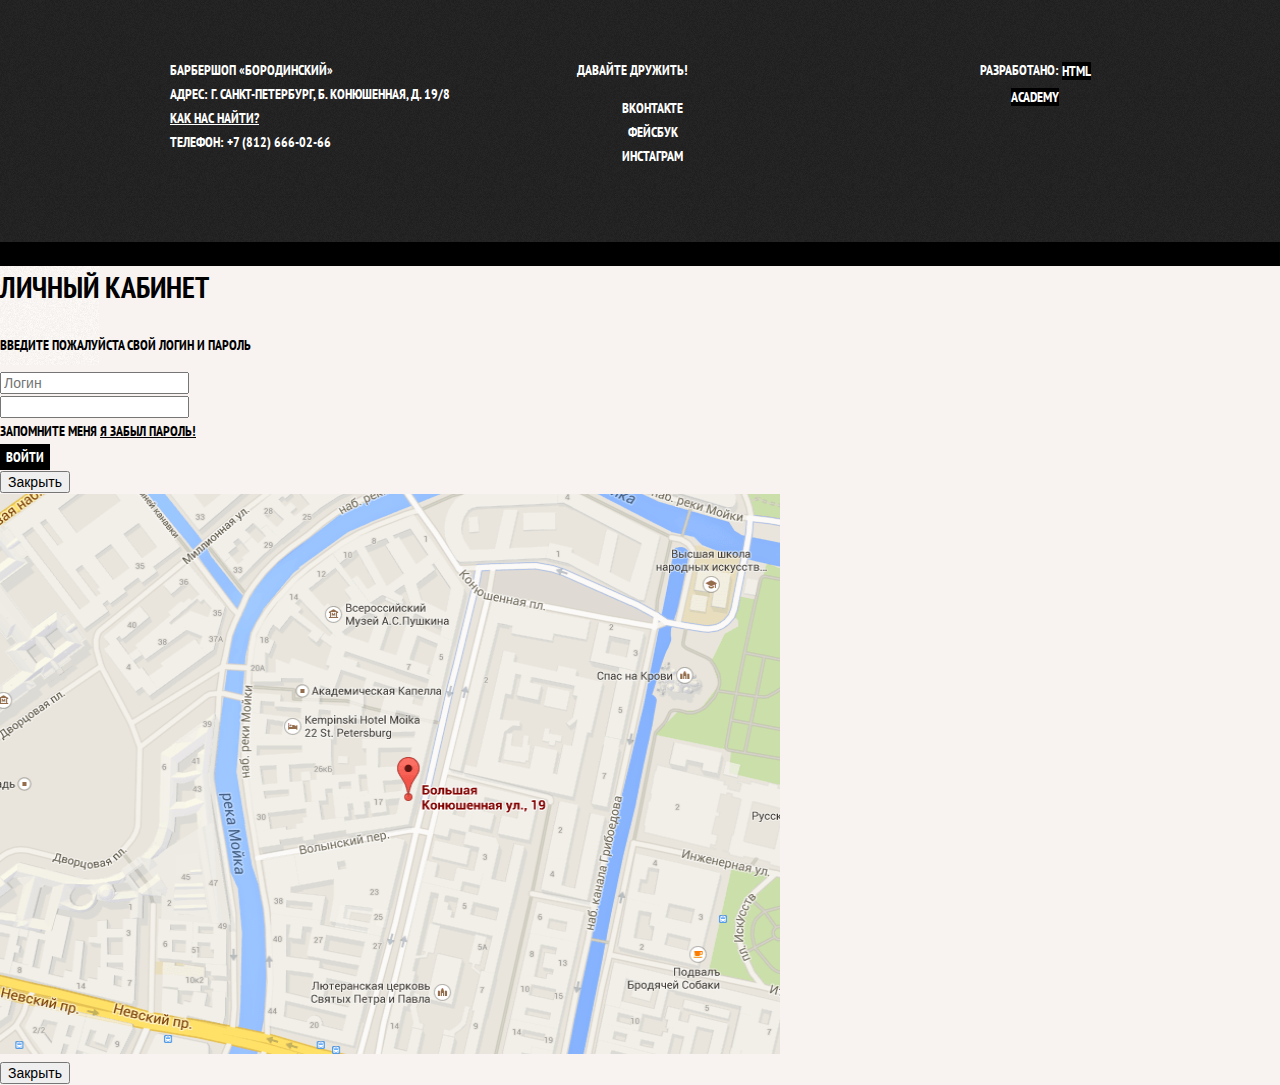
==== commit 08cdbfdd: "Add flexbox to project." ====
--- a/index.html
+++ b/index.html
@@ -4,9 +4,10 @@
 <head>
   <meta charset="utf-8">
   <title>Барбершоп «Бородинский»</title>
+  <link rel="stylesheet" href="css/normalize.css">
   <link rel="stylesheet" href="css/style.css">
   <link href="https://fonts.googleapis.com/css?family=PT+Sans+Narrow:400,700&amp;subset=cyrillic" rel="stylesheet">
-  <link rel="stylesheet" href="css/normalize.css">
+
 </head>
 
 <body>
@@ -14,20 +15,22 @@
     <nav class="main-navigation">
       <a class="main-header-logo">
 <img src="img/index-logo.svg" width="368" height="153" alt="Логотип барбершопа «Бородинский»"></a>
-
-      <ul class="site-navigation">
-        <li><a href="info.html">Информация</a></li>
-        <li><a href="news.html">Новости</a></li>
-        <li><a href="price.html">Прайс-лист</a></li>
-        <li><a href="catalog.html">Магазин</a></li>
-        <li><a href="contacts.html">Контакты</a></li>
-      </ul>
-      <ul class="user-navigation">
-        <li>
-          <a class="login-link" href="login.html">Вход</a>
-        </li>
-      </ul>
-
+      <div class="main-navigation-wrapper">
+        <div class="container">
+          <ul class="site-navigation">
+            <li><a href="info.html">Информация</a></li>
+            <li><a href="news.html">Новости</a></li>
+            <li><a href="price.html">Прайс-лист</a></li>
+            <li><a href="catalog.html">Магазин</a></li>
+            <li><a href="contacts.html">Контакты</a></li>
+          </ul>
+          <ul class="user-navigation">
+            <li>
+              <a class="login-link" href="login.html">Вход</a>
+            </li>
+          </ul>
+        </div>
+      </div>
     </nav>
 
   </header>
@@ -142,21 +145,25 @@
   </main>
 
   <footer class="main-footer">
-    <p class="footer-contacts">
-      Барбершоп «Бородинский»<br> Адрес: г. Санкт-Петербург, Б. Конюшенная, д. 19/8<br>
-      <a href="map.html">Как нас найти?</a><br> Телефон: +7 (812) 666-02-66
-    </p>
-    <div class="footer-social">
-      <b>Давайте дружить!</b>
-      <ul>
-        <li><a class="social-button" href="#">Вконтакте</a></li>
-        <li><a class="social-button" href="#">Фейсбук</a></li>
-        <li><a class="social-button" href="#">Инстаграм</a></li>
-      </ul>
-    </div>
-    <p class="footer-copyright">
-      <b>Разработано:</b> <a class="button" href="https://htmlacademy.ru">HTML Academy</a>
-    </p>
+
+    <div class="container">
+      <p class="footer-contacts">
+        Барбершоп «Бородинский»<br> Адрес: г. Санкт-Петербург, Б. Конюшенная, д. 19/8<br>
+        <a href="map.html">Как нас найти?</a><br> Телефон: +7 (812) 666-02-66
+      </p>
+      <div class="footer-social">
+        <b>Давайте дружить!</b>
+        <ul>
+          <li><a class="social-button" href="#">Вконтакте</a></li>
+          <li><a class="social-button" href="#">Фейсбук</a></li>
+          <li><a class="social-button" href="#">Инстаграм</a></li>
+        </ul>
+      </div>
+      <p class="footer-copyright">
+        <b>Разработано:</b> <a class="button" href="https://htmlacademy.ru">HTML Academy</a>
+      </p>
+    </div>
+
   </footer>
 
   <section class="modal modal-login">
--- a/css/style.css
+++ b/css/style.css
@@ -21,6 +21,15 @@
   background-repeat: repeat;
 }
 
+.inner-page .main-header {
+	margin-bottom: 50px;
+	background-color: #000000;
+}
+
+.main-header {
+	margin-bottom: 75px;
+}
+
 a {
   text-decoration: none;
 }
@@ -40,14 +49,61 @@
 }
 
 .main-navigation {
+	display: flex;
+	flex-direction: column;
+	align-items: center;
   font-size: 16px;
   line-height: 20px;
   color: #fff;
-  background-color: #000;
+  background-color: transparent;
+}
+
+.inner-page .main-navigation {
+	display: flex;
+	align-items: flex-start;
+	flex-direction: row;
+}
+
+.main-header-logo {
+	order: 2;
+	width: 368px;
+	height: 153px;
+}
+
+.inner-page .main-header-logo {
+	order: 0;
+	width: 111px;
+	height: 24px;
+	padding: 23px 20px;
+}
+
+.main-navigation-wrapper {
+	width: 100%;
+	margin-bottom: 60px;
+	background-color: #000;
+}
+
+.main-navigation-wrapper .container {
+	display: flex;
+	justify-content: space-between;
 }
 
 .site-navigation, .user-navigation {
   list-style: none;
+	margin: 0;
+	padding: 0;
+}
+
+.site-navigation {
+	width: 620px;
+}
+
+.user-navigation {
+	width: 140px;
+}
+
+.inner-page .user-navigation {
+	margin-left: auto;
 }
 
 .site-navigation a, .user-navigation a {
@@ -58,11 +114,26 @@
   background-color: #242424;
 }
 
+.container {
+	width: 940px;
+	margin: 0 auto;
+	padding: 0 10px;
+}
+
+.features {
+	margin-bottom: 80px;
+}
+
 .feature-list {
   list-style: none;
+	display: flex;
+	justify-content: space-between;
+	margin: 0;
+	padding: 0;
 }
 
 .feature-item {
+	width: 300px;
   text-align: center;
 }
 
@@ -73,6 +144,10 @@
 }
 
 .index-columns {
+	display: flex;
+	justify-content: space-between;
+	padding: 50px 80px;
+	margin-bottom: 35px;
   color: #000;
   background-color: #f8f5f2;
   background-image: url("../img/bg-catalog-white.jpg");
@@ -87,17 +162,33 @@
   color: #000000;
 }
 
+.news {
+	width: 380px;
+}
+
 .news-list {
   list-style: none;
 }
 
 .news-item time {
   text-transform: none;
+}
+
+.gallery {
+	width: 300px;
 }
 
 .gallery-content {
   background-color: #ccc;
   border: 7px solid #fff;
+}
+
+.contacts {
+	width: 380px;
+}
+
+.appointment {
+	width: 300px;
 }
 
 .appointment-item input {
@@ -111,11 +202,17 @@
 }
 
 .page-title {
+	margin: 0;
+	margin-bottom: 15px;
+	padding: 0;
   font-size: 30px;
   line-height: 42px;
 }
 
 .breadcrumbs {
+	margin: 0;
+	margin-bottom: 50px;
+	padding: 0;
   list-style: none;
 }
 
@@ -129,6 +226,15 @@
 
 .breadcrumbs-current {
   color: #aba9a7;
+}
+
+.catalog-columns {
+	display: flex;
+	justify-content: space-between;
+}
+
+.filters {
+	width: 180px;
 }
 
 .filter fieldset {
@@ -154,13 +260,29 @@
   opacity: 0.5;
 }
 
+.catalog {
+	width: 700px;
+}
+
 .catalog-list {
-  list-style: none;
+	display: flex;
+	flex-wrap: wrap;
+  list-style: none;
+	padding: 0;
+	margin: 0;
+	margin-bottom: 25px;
 }
 
 .catalog-item {
+	width: 220px;
+	margin-bottom: 20px;
+	margin-right: 20px;
   background-color: #f8f8f8;
   box-shadow: 0 0 10px rgba(0, 0, 0, 0.1);
+}
+
+.catalog-item:nth-child(3n) {
+	margin-right: 0;
 }
 
 .catalog-item:hover {
@@ -193,10 +315,12 @@
 }
 
 .pagination-list {
-  list-style: none;
-}
-
-.pagination-list a {
+	margin: 0;
+	padding: 0;
+  list-style: none;
+}
+
+.pagination-item a {
   color: #fff;
   background-color: #000;
 }
@@ -217,6 +341,10 @@
 
 .product-photo-preview {
   list-style: none;
+}
+
+.product-photos {
+	width: 460px;
 }
 
 .product-photo-preview li {
@@ -238,6 +366,10 @@
   background-color: #e5e5e5;
 }
 
+.product-info {
+	width: 390px;
+}
+
 .product-info h3 {
   font-size: 24px;
   line-height: 30px;
@@ -247,10 +379,25 @@
   list-style: none;
 }
 
+.price-columns {
+	display: flex;
+	justify-content: space-between;
+}
+
 .caption {
+	text-align: center;
   font-size: 48px;
-  line-height: 48px;
-  text-align: center;
+  line-height: 42px;
+  text-align: center;
+	font-weight: 700;
+}
+
+.about {
+	width: 380px;
+}
+
+.price {
+	width: 460px;
 }
 
 .about h2 {
@@ -285,6 +432,8 @@
 }
 
 .main-footer {
+	margin-top: 65px;
+	padding: 60px 0;
   color: #fff;
   background-color: #212121;
   background-image: url("../img/bg-catalog-black.jpg");
@@ -292,6 +441,20 @@
   background-repeat: repeat;
 }
 
+.inner-page .main-footer {
+	margin-top: 45px;
+}
+
+.main-footer .container {
+	display: flex;
+}
+
+.footer-contacts {
+	width: 320px;
+	margin: 0;
+	margin-right: 70px;
+}
+
 .footer-contacts a {
   color: #fff;
   text-decoration: underline;
@@ -302,6 +465,7 @@
 }
 
 .footer-social {
+	width: 145px;
   text-align: center;
 }
 
@@ -314,6 +478,9 @@
 }
 
 .footer-copyright {
+	width: 150px;
+	margin: 0;
+	margin-left: auto;
   text-align: center;
 }
 
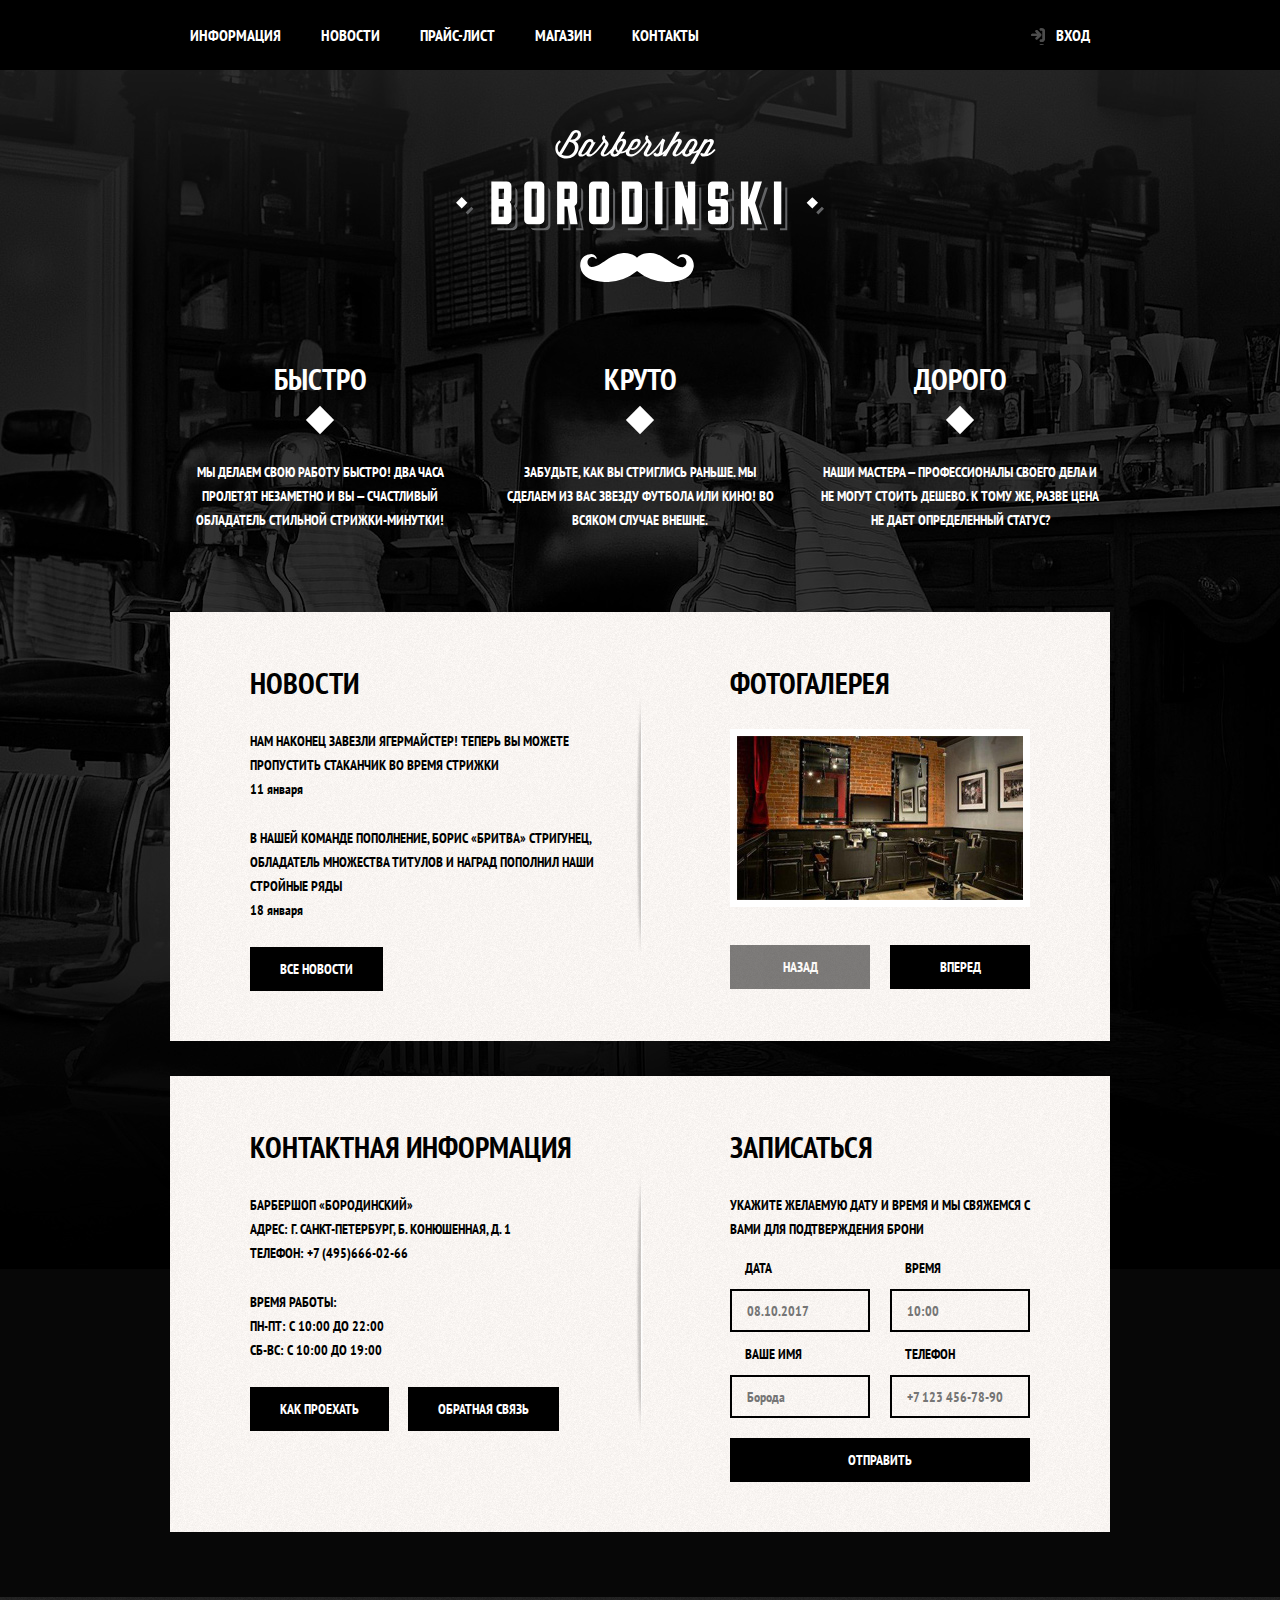
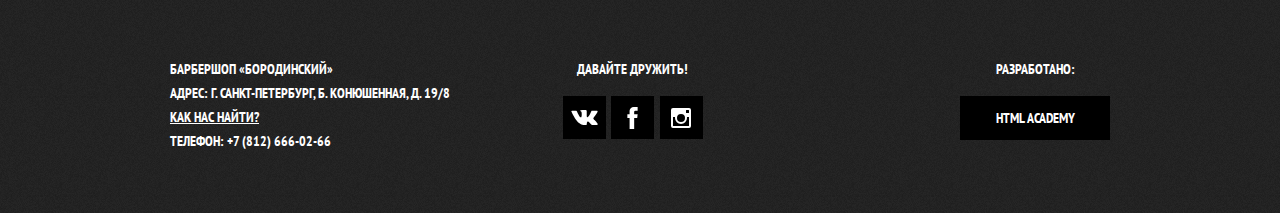
==== commit ed8e0550: "Last changes" ====
--- a/index.html
+++ b/index.html
@@ -87,14 +87,14 @@
       <section class="gallery">
 
         <h2>Фотогалерея</h2>
-
-        <figure class="gallery-content">
-          <a href="#"><img src="img/interior.jpg" width="286" height="164" alt="Салон"></a>
-        </figure>
-
-        <button class="button gallery-button gallery-button-back" type="button">Назад</button>
-        <button class="button gallery-button gallery-button-next" type="button">Вперед</button>
-
+        <div class="gallery-container">
+          <figure class="gallery-content">
+            <a href="#"><img src="img/interior.jpg" width="286" height="164" alt="Салон"></a>
+          </figure>
+
+          <button class="button gallery-button gallery-button-back" type="button" disabled>Назад</button>
+          <button class="button gallery-button gallery-button-next" type="button">Вперед</button>
+        </div>
       </section>
     </div>
 
@@ -107,7 +107,7 @@
 
         <p>Время работы:<br> пн-пт: с 10:00 до 22:00<br> сб-вс: с 10:00 до 19:00</p>
 
-        <a class="button contacts-button" href="map.html">Как проехать</a>
+        <a class="button contacts-button contacts-button-map" href="map.html">Как проехать</a>
         <a class="button contacts-button" href="feedback.html">Обратная связь</a>
 
       </section>
@@ -154,13 +154,34 @@
       <div class="footer-social">
         <b>Давайте дружить!</b>
         <ul>
-          <li><a class="social-button" href="#">Вконтакте</a></li>
-          <li><a class="social-button" href="#">Фейсбук</a></li>
-          <li><a class="social-button" href="#">Инстаграм</a></li>
+          <li>
+            <a class="social-button" href="#">
+              <span class="visually-hidden">Вконтакте</span>
+              <svg xmlns="http://www.w3.org/2000/svg" width="27" height="15" viewBox="0 0 26.14 14.91">
+                <path d="M26 13.47l-.09-.17a13.55 13.55 0 0 0-2.6-3q-.87-.83-1.1-1.12A1 1 0 0 1 22 8a10.27 10.27 0 0 1 1.22-1.78l.88-1.16q2.35-3.13 2-4L26 .94a.8.8 0 0 0-.4-.22 2.14 2.14 0 0 0-.87 0h-3.92a.51.51 0 0 0-.27 0h-.3a.6.6 0 0 0-.15.14.93.93 0 0 0-.14.24 22.22 22.22 0 0 1-1.46 3.06q-.5.84-.93 1.46a7 7 0 0 1-.71.91 4.94 4.94 0 0 1-.52.47q-.23.18-.35.15l-.23-.05a.9.9 0 0 1-.31-.33 1.49 1.49 0 0 1-.16-.53V1.6a3.14 3.14 0 0 0 0-.62 2.12 2.12 0 0 0-.14-.44.73.73 0 0 0-.28-.33 1.57 1.57 0 0 0-.46-.18A9 9 0 0 0 12.57 0a8.93 8.93 0 0 0-3.25.33 1.83 1.83 0 0 0-.52.41q-.25.3-.07.33a1.67 1.67 0 0 1 1.16.59l.08.16a2.6 2.6 0 0 1 .19.63 6.32 6.32 0 0 1 .12 1 10.59 10.59 0 0 1 0 1.7q-.07.71-.13 1.1a2.21 2.21 0 0 1-.18.64 2.69 2.69 0 0 1-.16.3l-.07.07a1 1 0 0 1-.37.07.86.86 0 0 1-.46-.19 3.27 3.27 0 0 1-.56-.52 7 7 0 0 1-.66-.93q-.37-.6-.76-1.42l-.22-.39q-.2-.38-.56-1.11t-.62-1.43A.9.9 0 0 0 5.2.9h-.07a.93.93 0 0 0-.22-.16A1.44 1.44 0 0 0 4.6.65L.87.68A1 1 0 0 0 .1.94L0 1a.44.44 0 0 0 0 .22 1.08 1.08 0 0 0 .08.37Q.9 3.53 1.86 5.31t1.66 2.87Q4.23 9.27 5 10.24t1 1.24l.37.41.34.33a8.06 8.06 0 0 0 1 .78 16.34 16.34 0 0 0 1.4.9 7.6 7.6 0 0 0 1.79.72 6.19 6.19 0 0 0 2 .22h1.57a1.08 1.08 0 0 0 .72-.3l.05-.07a.9.9 0 0 0 .1-.25 1.38 1.38 0 0 0 0-.37 4.48 4.48 0 0 1 .09-1.05 2.77 2.77 0 0 1 .23-.71 1.74 1.74 0 0 1 .29-.4 1.19 1.19 0 0 1 .23-.2h.11a.86.86 0 0 1 .77.21 4.52 4.52 0 0 1 .83.79q.39.47.93 1.05a6.41 6.41 0 0 0 1 .87l.27.16a3.31 3.31 0 0 0 .71.3 1.53 1.53 0 0 0 .76.07l3.48-.05a1.58 1.58 0 0 0 .8-.17.68.68 0 0 0 .34-.37 1.06 1.06 0 0 0 0-.46 1.71 1.71 0 0 0-.1-.36z" fill="#fff"/>
+              </svg>
+          </a>
+          </li>
+          <li>
+            <a class="social-button" href="#">
+              <span class="visually-hidden">Фейсбук</span>
+              <svg xmlns="http://www.w3.org/2000/svg" width="19" height="22" viewBox="0 0 10.15 21.74">
+                <path d="M3.34 1.12A4.77 4.77 0 0 1 6.53 0h3.61v3.81H7.81a1.07 1.07 0 0 0-1.09.83v2.55h3.42c-.08 1.23-.24 2.45-.41 3.67h-3v10.87H2.21V10.86H0V7.21h2.19V3.66a3.83 3.83 0 0 1 1.15-2.54z" fill="#fff"/>
+              </svg>
+            </a>
+          </li>
+          <li>
+            <a class="social-button" href="#">
+              <span class="visually-hidden">Инстаграм</span>
+              <svg xmlns="http://www.w3.org/2000/svg" width="20" height="20" viewBox="0 0 20 20">
+                <path d="M18 0H2a2 2 0 0 0-2 2v16a2 2 0 0 0 2 2h16a2 2 0 0 0 2-2V2a2 2 0 0 0-2-2zm-8 6a4 4 0 1 1-4 4 4 4 0 0 1 4-4zM2.5 18a.47.47 0 0 1-.5-.5V9h2.1a3.4 3.4 0 0 0-.1 1 6 6 0 1 0 12 0 3.4 3.4 0 0 0-.1-1H18v8.5a.47.47 0 0 1-.5.5zM18 4.5a.47.47 0 0 1-.5.5h-2a.47.47 0 0 1-.5-.5v-2a.47.47 0 0 1 .5-.5h2a.47.47 0 0 1 .5.5z" fill="#fff"/>
+              </svg>
+            </a>
+          </li>
         </ul>
       </div>
       <p class="footer-copyright">
-        <b>Разработано:</b> <a class="button" href="https://htmlacademy.ru">HTML Academy</a>
+        <b>Разработано:</b><a class="button" href="https://htmlacademy.ru">HTML Academy</a>
       </p>
     </div>
 
@@ -168,37 +189,40 @@
 
   <section class="modal modal-login">
     <h2>Личный кабинет</h2>
-    <p>Введите пожалуйста свой логин и пароль</p>
+    <p class="modal-description">Введите пожалуйста свой логин и пароль</p>
     <form class="login-form" method="post">
-      <div class="login-item">
+      <p>
         <label for="user-login" class="visually-hidden">Логин</label>
-        <input id="user-login" class="login-user" type="text" name="login" placeholder="Логин">
-      </div>
-      <div class="login-item">
+        <input id="user-login" class="login-icon-user" type="text" name="login" placeholder="Логин">
+      </p>
+      <p>
         <label for="user-password" class="visually-hidden">Пароль</label>
-        <input id="user-password" class="login-password" type="text" name="password">
-      </div>
-      <div class="login-password-info">
+        <input id="user-password" class="login-icon-password" type="password" name="password" placeholder="Пароль">
+      </p>
+      <p class="login-help">
         <label class="login-checkbox">
             <input type="checkbox" name="remember" class="visually-hidden">
             <span class="checkbox-indicator"></span>
             Запомните меня
           </label>
         <a class="restore" href="#">Я забыл пароль!</a>
-      </div>
+      </p>
       <button class="button" type="submit">Войти</button>
     </form>
-    <button class="model-close" type="button">Закрыть</button>
+    <button class="modal-close" type="button">Закрыть</button>
   </section>
 
   <section class="modal modal-map">
     <h2 class="visually-hidden">Как до нас добраться</h2>
-    <div class="modal-map-item">
+    <iframe src="https://www.google.com/maps/embed?pb=!1m18!1m12!1m3!1d1998.6037999040354!2d30.322010416394033!3d59.938716271971415!2m3!1f0!2f0!3f0!3m2!1i1024!2i768!4f13.1!3m3!1m2!1s0x4696310fca5ba729%3A0xea9c53d4493c879f!2sBolshaya+Konyushennaya+ul.%2C+19%2C+Sankt-Peterburg%2C+Russia%2C+191186!5e0!3m2!1sen!2s!4v1441888483426"
+      width="766" height="560" allowfullscreen></iframe>
+    <p>
       <img src="img/map.png" width="780" height="560" alt="Офис компании по адресу ул. Большая Конюшенная 19/8, Санкт-Петербург">
-    </div>
+    </p>
     <button class="modal-close" type="button">Закрыть</button>
   </section>
-
+  <script type="text/javascript" src="js/script.js">
+  </script>
 </body>
 
 </html>
--- a/css/style.css
+++ b/css/style.css
@@ -13,6 +13,33 @@
   background-repeat: no-repeat;
 }
 
+a {
+  text-decoration: none;
+}
+
+img {
+  max-width: 100%;
+  height: auto;
+}
+
+.visually-hidden:not(:focus):not(:active),
+input[type="checkbox"].visually-hidden,
+input[type="radio"].visually-hidden {
+  position: absolute;
+
+  width: 1px;
+  height: 1px;
+  margin: -1px;
+  border: 0;
+  padding: 0;
+
+  white-space: nowrap;
+
+  clip-path: inset(100%);
+  clip: rect(0 0 0 0);
+  overflow: hidden;
+}
+
 .inner-page {
   color: #000000;
   background-color: #f9f6f3;
@@ -22,7 +49,7 @@
 }
 
 .inner-page .main-header {
-	margin-bottom: 50px;
+	margin-bottom: 70px;
 	background-color: #000000;
 }
 
@@ -30,11 +57,10 @@
 	margin-bottom: 75px;
 }
 
-a {
-  text-decoration: none;
-}
-
 .button {
+  display: inline-block;
+  margin-right: 16px;
+  padding: 10px 30px;
   font: inherit;
   text-align: center;
   color: #fff;
@@ -46,6 +72,13 @@
 
 .button:hover, .button:focus, .button:active {
   background-color: #663d15;
+}
+
+.button.disabled,
+.button:disabled {
+  cursor: default;
+  opacity: 0.5;
+  background-color: #000000;
 }
 
 .main-navigation {
@@ -95,11 +128,14 @@
 }
 
 .site-navigation {
+  display: flex;
+  flex-wrap: wrap;
 	width: 620px;
 }
 
 .user-navigation {
-	width: 140px;
+  display: flex;
+	max-width: 140px;
 }
 
 .inner-page .user-navigation {
@@ -107,11 +143,60 @@
 }
 
 .site-navigation a, .user-navigation a {
+  display: block;
+  padding: 25px 20px;
+  vertical-align: middle;
   color: #fff;
 }
 
 .site-navigation a:hover, .site-navigation a:focus, .user-navigation a:hover, .user-navigation a:focus {
   background-color: #242424;
+}
+
+.site-navigation-current {
+  position: relative;
+}
+
+.site-navigation-current a[href] {
+  pointer-events: none;
+}
+
+.site-navigation-current a:not([href]) {
+  background-color: #000000;
+}
+
+.site-navigation-current::after {
+  content:  "";
+  position: absolute;
+  right: 20px;
+  bottom: 0;
+  left: 20px;
+  height: 5px;
+  background-color: #fff;
+}
+
+.user-navigation .login-link {
+  position: relative;
+  padding-left: 50px;
+}
+
+.login-link::before {
+  content: "";
+  position: absolute;
+  top: 27px;
+  left: 24px;
+  width: 16px;
+  height: 18px;
+  background-image: url("../img/login.svg");
+  background-repeat: repeat;
+  background-position: 0 0;
+  opacity: 0.3;
+}
+
+.login-link:hover::before,
+.login-link:focus::before,
+.login-link:active::before {
+  opacity: 1;
 }
 
 .container {
@@ -138,9 +223,28 @@
 }
 
 .feature-item h3 {
+  position: relative;
+  margin: 0;
+  margin-bottom: 60px;
   font-size: 30px;
   line-height: 42px;
   font-weight: bold;
+}
+
+.feature-item h3::after {
+  content: "";
+  position: absolute;
+  width: 20px;
+  height: 20px;
+  background-color: #fff;
+  bottom: -30px;
+  left: 50%;
+  margin-left: -10px;
+  transform: rotate(45deg);
+}
+
+.feature-item p {
+  margin: 0 10px;
 }
 
 .index-columns {
@@ -150,12 +254,15 @@
 	margin-bottom: 35px;
   color: #000;
   background-color: #f8f5f2;
-  background-image: url("../img/bg-catalog-white.jpg");
-  background-position: 0 0;
-  background-repeat: repeat;
+  background-image: url("../img/line.png"),
+  url("../img/bg-catalog-white.jpg");
+  background-position: center, 0 0;
+  background-repeat: no-repeat, repeat;
 }
 
 .index-columns h2 {
+  margin: 0;
+  margin-bottom: 25px;
   font-size: 30px;
   line-height: 42px;
   font-weight: bold;
@@ -167,8 +274,20 @@
 }
 
 .news-list {
+  margin: 0;
+  margin-bottom: 25px;
+  padding: 0;
   list-style: none;
 }
+
+.news-item {
+  margin-bottom: 25px;
+}
+
+.news-item p {
+  margin: 0;
+}
+
 
 .news-item time {
   text-transform: none;
@@ -178,20 +297,82 @@
 	width: 300px;
 }
 
+.gallery-container {
+position: relative;
+height: 260px;
+}
+
 .gallery-content {
+  height: 164px;
+  margin: 0;
   background-color: #ccc;
   border: 7px solid #fff;
 }
 
+.gallery-content img {
+  width: 286px;
+  height: 164px;
+}
+
+.gallery-button {
+  box-sizing: border-box;
+  position: absolute;
+  bottom: 0;
+  width: 140px;
+  margin: 0;
+}
+
+.gallery-button-back {
+  left: 0;
+}
+
+.gallery-button-next {
+  right: 0;
+}
+
 .contacts {
 	width: 380px;
 }
 
+.contacts p {
+  margin: 0;
+  margin-bottom: 25px;
+}
+
 .appointment {
 	width: 300px;
 }
 
+.appointment-info {
+  margin: 0;
+  margin-bottom: 15px;
+}
+
+.appointment-form {
+  display: flex;
+  flex-wrap: wrap;
+  justify-content: space-between;
+}
+
+.appointment-item {
+  width: 140px;
+  margin: 0;
+  margin-bottom: 10px;
+}
+
+.appointment-item label {
+  display: block;
+  margin-bottom: 9px;
+  margin-left: 15px;
+}
+
 .appointment-item input {
+  box-sizing: border-box;
+  width: 140px;
+  padding-top: 8px;
+  padding-left: 15px;
+  padding-right: 15px;
+  padding-bottom: 7px;
   font: inherit;
   background-color: transparent;
   border: 2px solid #000;
@@ -199,6 +380,13 @@
 
 .appointment-item input:focus {
   border-color: #663d15;
+}
+
+.appointment .button {
+  display: block;
+  width: 100%;
+  margin-top: 10px;
+  margin-right: 0;
 }
 
 .page-title {
@@ -210,10 +398,33 @@
 }
 
 .breadcrumbs {
+  display: flex;
+  justify-content: flex-start;
+  flex-wrap: wrap;
 	margin: 0;
-	margin-bottom: 50px;
 	padding: 0;
+  margin-bottom: 50px;
   list-style: none;
+}
+
+.breadcrumbs li {
+  position: relative;
+  margin-right: 42px;
+}
+
+.breadcrumbs li:last-child {
+  margin-right: 0;
+}
+
+.breadcrumbs li::after {
+  content: "";
+  position: absolute;
+  top: 7px;
+  right: -25px;
+  width: 8px;
+  height: 8px;
+  background-color: #000000;
+  transform: rotate(45deg);
 }
 
 .breadcrumbs a {
@@ -226,6 +437,10 @@
 
 .breadcrumbs-current {
   color: #aba9a7;
+}
+
+.breadcrumbs-current::after {
+  display: none;
 }
 
 .catalog-columns {
@@ -238,26 +453,118 @@
 }
 
 .filter fieldset {
+  margin: 0;
+  padding: 0;
+  margin-bottom: 30px;
   border: none;
 }
 
+.filter fieldset:first-child {
+  margin-bottom: 35px;
+}
+
 .filter legend {
+  margin-bottom: 26px;
   font-size: 24px;
   line-height: 30px;
 }
 
 .filter ul {
+  margin: 0;
+  padding: 0;
   list-style: none;
   line-height: 18px;
 }
 
+.filter-option {
+  margin-bottom: 19px;
+  padding-left: 45px;
+}
+
+.filter-option label {
+position: relative;
+display: block;
+cursor: pointer;
+user-select: none;
+}
+
+.filter-input-checkbox:hover + label,
+.filter-input-checkbox:focus + label {
+  color: #663d15;
+}
+
+.filter-input-checkbox + label::before {
+  content: "";
+  position: absolute;
+  left: -42px;
+  top: 0;
+  width: 16px;
+  height: 16px;
+  border: 2px solid #000000;
+}
+
+.filter-input-checkbox:checked + label::after {
+  content: "";
+  position: absolute;
+  top: 4px;
+  left: -38px;
+  width: 12px;
+  height: 12px;
+  background-image: url("../img/cross.svg");
+  background-repeat: no-repeat;
+  background-position: 0 0;
+}
+
+
+.filter-input-radio + label::before {
+  content: "";
+  position: absolute;
+  left: -42px;
+  top: -1px;
+  width: 16px;
+  height: 16px;
+border: 2px solid #000000;
+  border-radius: 50%;
+}
+
+.filter-input-radio:checked + label::after {
+content: "";
+position: absolute;
+top: 5px;
+left: -36px;
+width: 8px;
+height: 8px;
+background-color: #000000;
+border-radius: 50%;
+}
+
 .filter-input:hover+label, .filter-input:focus+label {
   color: #663d15;
 }
 
-.filter-input:disabled+label {
-  color: #000;
+.filter-input:hover + label::before,
+.filter-input:focus + label::before {
+  border-color: #663d15;
+
+}
+
+.filter-input:hover + label::after,
+.filter-input:focus + label::after {
+  background-color: #663d15;
+}
+
+.filter-input:disabled + label,
+.filter-input:checked:disabled+ label,
+.filter-input:disabled:hover + label,
+.filter-input:disabled:focus + label {
+  color: #000000;
   opacity: 0.5;
+  pointer-events: none;
+}
+
+.filter-button {
+  padding-left: 30px;
+  padding-right: 30px;
 }
 
 .catalog {
@@ -275,6 +582,7 @@
 
 .catalog-item {
 	width: 220px;
+  min-height: 285px;
 	margin-bottom: 20px;
 	margin-right: 20px;
   background-color: #f8f8f8;
@@ -290,19 +598,42 @@
 }
 
 .catalog-item a {
+  display: flex;
+  flex-direction: column;
   color: #000;
 }
 
 .catalog-item h3 {
+  order: 1;
+  margin-top: 17px;
+  margin-bottom: 12px;
+  margin-left: 16px;
+  margin-right: 15px;
   font-size: 14px;
   line-height: 18px;
 }
 
 .catalog-category {
+  display: block;
   text-transform: none;
 }
 
+.catalog-item-image {
+  width: 220px;
+  height: 165px;
+  margin-top: 0;
+}
+
+.catalog-item-price {
+  display: flex;
+  margin: 15px;
+  margin-top: 0;
+}
+
 .catalog-item-price span {
+  width: 112px;
+  padding: 13px 25px 11px;
+  box-sizing: border-box;
   font-size: 14px;
   line-height: 20px;
   text-align: center;
@@ -310,19 +641,34 @@
 }
 
 .catalog-item-price .button {
+  width: 50px;
+  padding: 13px 18px 11px;
+  margin-right: 0;
   line-height: 20px;
   color: #fff;
 }
 
 .pagination-list {
+  display: flex;
+  flex-wrap: wrap;
 	margin: 0;
 	padding: 0;
   list-style: none;
 }
 
+.pagination-item {
+  margin-right: 5px;
+}
+
+.pagination-item:last-child {
+  margin-right: 0;
+}
+
 .pagination-item a {
+  display: block;
+  padding: 10px 19px;
   color: #fff;
-  background-color: #000;
+  background-color: #000000;
 }
 
 .pagination-item a:hover, .pagination-item a:focus, .pagination-item a:active {
@@ -340,6 +686,9 @@
 }
 
 .product-photo-preview {
+  display: flex;
+  padding: 0;
+  margin: 0;
   list-style: none;
 }
 
@@ -348,10 +697,25 @@
 }
 
 .product-photo-preview li {
+  width: 140px;
+  height: 149px;
+  margin-right: 20px;
   box-shadow: 0 0 10px 2px rgba(0, 0, 0, 0.1);
 }
 
+.product-photo-preview li:hover {
+  box-shadow: 0 0 10px 2px rgba(0, 0, 0, 0.2);
+}
+
+.product-photo-preview li:nth-child(3n) {
+  margin-right: 0;
+}
+
 .product-photo-full {
+  width: 460px;
+  height: 498px;
+  margin: 0;
+  margin-bottom: 20px;
   box-shadow: 0 0 10px 2px rgba(0, 0, 0, 0.1);
 }
 
@@ -368,67 +732,210 @@
 
 .product-info {
 	width: 390px;
+  padding-top: 23px;
+}
+
+.product-info p {
+  margin: 0;
+}
+
+.product-description {
+  display: flex;
+  justify-content: space-between;
+  padding-right: 10px;
+  margin-bottom: 29px;
+}
+
+.product-description p {
+  width: 200px;
+}
+
+.product-info .product-text {
+  margin-bottom: 35px;
+}
+
+.product-info .product-price {
+  display: flex;
+  margin-bottom: 63px;
+}
+
+.product-price span {
+  width: 112px;
+  padding-top: 13px;
+  padding-left: 36px;
+  padding-right: 36px;
+  padding-bottom: 11px;
+  line-height: 20px;
+  text-align: center;
+  background-color: #e5e5e5;
+  box-sizing: border-box;
+}
+
+.product-price .button {
+  padding-left: 17px;
+  padding-right: 17px;
 }
 
 .product-info h3 {
+  margin: 0;
+  margin-bottom: 27px;
   font-size: 24px;
   line-height: 30px;
 }
 
 .product-info ul {
+  margin: 0;
+  padding: 0;
   list-style: none;
 }
 
-.price-columns {
-	display: flex;
-	justify-content: space-between;
-}
-
-.caption {
-	text-align: center;
-  font-size: 48px;
-  line-height: 42px;
-  text-align: center;
-	font-weight: 700;
-}
-
-.about {
-	width: 380px;
-}
-
-.price {
-	width: 460px;
-}
-
-.about h2 {
+.product-info li {
+  position: relative;
+  padding-left: 23px;
+}
+
+.product-info li::before {
+  content: "";
+  position: absolute;
+  top: 7px;
+  left: 2px;
+  width: 8px;
+  height: 8px;
+  background-color: #000000;
+  transform: rotate(45deg);
+}
+
+
+
+.inner-content {
+  margin-bottom: 75px;
+}
+
+.inner-content h2 {
+  margin-top: 60px;
+  margin-bottom: 30px;
   font-size: 24px;
   line-height: 30px;
 }
 
-.about ul {
+.inner-content h3 {
+  margin-top: 60px;
+  margin-bottom: 30px;
+  font-size: 20px;
+  line-height: 24px;
+}
+
+.inner-content p {
+  margin: 14px 0;
+}
+
+.inner-content h2 + h3 {
+  margin-top: 30px;
+}
+
+.inner-content td {
+  padding: 10px 15px;
+  border: 2px solid #000000;
+}
+
+.inner-content table {
+  border-collapse: collapse;
+}
+
+.inner-content .big-heading {
+  display: flex;
+  align-items: center;
+  margin-top: 55px;
+  margin-bottom: 65px;
+  font-size: 48px;
+  line-height: 48px;
+  text-align: center;
+}
+
+.big-heading::before,
+.big-heading::after {
+  content: "";
+  width: 50px;
+  height: 2px;
+  flex-grow: 1;
+  flex-shrink: 0;
+  background: #000000;
+}
+
+.big-heading::before {
+  margin-right: 25px;
+}
+
+.big-heading::after {
+  margin-left: 25px;
+}
+
+.custom-list-1 {
+  margin: 14px 0;
+  padding: 0;
   list-style: none;
-  font-size: 14px;
-  line-height: 24px;
-}
-
-.price h2 {
-  font-size: 24px;
-  line-height: 30px;
-}
-
-.price table {
-  border-collapse: collapse;
-  border: 2px solid #000;
-}
-
-.price td {
-  border-collapse: collapse;
-  border: 2px solid #000;
-  width: 230px;
-  height: 42px;
+}
+
+.custom-list-1 li {
+  position: relative;
+  margin-bottom: 15px;
+  padding-left: 20px;
+}
+
+.custom-list-1 li::before {
+  content: "";
+  position: absolute;
+  top: 8px;
+  left: 0;
+  width: 8px;
+  height: 8px;
+  background-color: #000000;
+  transform: rotate(45deg);
+}
+
+.custom-table-1 {
+  width: 100%;
+}
+
+.custom-table-1 td {
+  width: 50%;
+}
+
+.custom-table-1 td:last-child {
   text-align: center;
-  font-size: 14px;
-  line-height: 24px;
+}
+
+.inner-columns {
+  display: flex;
+  justify-content: space-between;
+  flex-wrap: wrap;
+  margin: 60px 0;
+}
+
+.inner-column-left,
+.inner-column-right {
+  width: 460px;
+}
+
+.inner-column-left *:first-child,
+.inner-column-right *:first-child {
+  margin-top: 0;
+}
+
+.inner-column-left *:last-child,
+.inner-column-right *:last-child {
+  margin-bottom: 0;
+}
+
+.inner-columns > h2:first-child {
+  width: 460px;
+  margin-top: 0;
+  margin-right:  460px;
+  margin-right: calc(100% - 460px);
+}
+
+.short-text {
+  padding-right: 80px;
 }
 
 .main-footer {
@@ -470,11 +977,37 @@
 }
 
 .footer-social ul {
+  display: flex;
+  flex-wrap: wrap;
+  justify-content: space-between;
+  width: 140px;
+  margin: 0 auto;
+  padding: 0;
   list-style: none;
 }
 
+.footer-social b {
+  display: block;
+  margin-bottom: 15px;
+}
+
 .social-button {
-  color: #fff;
+  display: flex;
+  align-items: center;
+  justify-content: center;
+  width: 43px;
+  height: 43px;
+  background-color: #000000;
+}
+
+.social-button:hover,
+.social-button:focus {
+  background-color: #fff;
+}
+
+.social-button:hover path,
+.social-button:focus path {
+  fill: #000000;
 }
 
 .footer-copyright {
@@ -484,38 +1017,211 @@
   text-align: center;
 }
 
+.footer-copyright b {
+  display: block;
+  margin-bottom: 15px;
+}
+
+.footer-copyright .button {
+  display: block;
+  margin-right: 0;
+}
+
 .footer-copyright .button:hover, .footer-copyright .button:active {
   color: #000;
   background-color: #fff;
 }
 
+@keyframes bounce {
+  0% {
+    transform: translateY(-2000px);
+  }
+  70% {
+    transform: translateY(30px);
+  }
+  90% {
+    transform: translateY(-10px);
+  }
+  100% {
+    transform: translateY(0);
+  }
+}
+
+@keyframes shake {
+  0%,
+  100% {
+    transform: translateX(0);
+  }
+  10%,
+  30%,
+  50%,
+  70%,
+  90% {
+    transform: translateX(-10px);
+  }
+  20%,
+  40%,
+  60%,
+  80% {
+    transform: translateX(10px);
+  }
+}
+
 .modal {
+  position: fixed;
+  display: none;
   color: #000;
   background-color: #f8f3f0;
   background-image: url("../img/bg-catalog-white.jpg");
   background-position: 0 0;
-  background-repeat: no-repeat;
-}
-
-.modal h2 {
+  background-repeat: repeat;
+  box-shadow: 0 30px 50px rgba(0, 0, 0, 0.7);
+}
+
+.modal-login {
+
+  top: 120px;
+  left: 50%;
+  width: 300px;
+  padding: 50px 80px;
+  margin-left: -230px;
+}
+
+.modal-show {
+  display: block;
+  animation: bounce 0.6s;
+}
+
+.modal-error {
+  animation: shake 0.6s;
+}
+
+.modal-close {
+  position: absolute;
+  top: 0;
+  right: -34px;
+  width: 22px;
+  height: 22px;
+  font-size: 0;
+  border: 0;
+  background-color: transparent;
+  cursor: pointer;
+}
+
+.modal-close::before,
+.modal-close::after {
+  content: "";
+  position: absolute;
+  top: 10px;
+  left: 2px;
+  width: 19px;
+  height: 3px;
+  background-color: #d0d0d0;
+}
+
+.modal-close::before {
+  transform: rotate(45deg);
+}
+
+.modal-close::after {
+  transform: rotate(-45deg);
+}
+
+.modal-login h2 {
+  margin: 0;
+  margin-bottom: 20px;
   font-size: 30px;
   line-height: 42px;
 }
 
-.login-form input["type=text"], .login-form input["type=password"] {
+.modal-description {
+  margin: 0;
+  margin-bottom: 10px;
+}
+
+.login-form p {
+  margin: 0;
+  margin-bottom: 10px;
+}
+
+.login-form input[type="text"], .login-form input[type="password"] {
+  box-sizing: border-box;
+  width: 300px;
+  padding: 10px 15px;
+  padding-right: 40px;
   font: inherit;
   color: #000;
   text-transform: uppercase;
   background-color: #f9f6f3;
-  border: 2px solid #000;
+  background-color: #f9f6f3;
+  border: 2px solid #000000;
 }
 
 .login-form input:focus {
   border-color: #663d15;
 }
 
+.login-form .login-help {
+  display: flex;
+  flex-wrap: wrap;
+  justify-content: space-between;
+  margin: 15px 0;
+}
+
+.login-icon-user {
+  background-image: url("../img/user.svg");
+  background-position: 270px center;
+  background-repeat: no-repeat;
+}
+
+.login-icon-password {
+  background-image: url("../img/lock.svg");
+  background-position: 270px center;
+  background-repeat: no-repeat;
+}
+
+.login-checkbox {
+  position: relative;
+  padding-left: 30px;
+  cursor: pointer;
+}
+
 .login-checkbox:hover, .login-checkbox:focus {
   color: #663d15;
+}
+
+.login-checkbox input[type="checkbox"] + .checkbox-indicator {
+  position: absolute;
+  top: 0;
+  left: 0;
+  width: 17px;
+  height: 17px;
+  border: 2px solid #000000;
+}
+
+.login-checkbox input[type="checkbox"]:focus + .checkbox-indicator {
+  border-color: #663d15;
+  outline: thin dotted;
+  outline: 5px auto -webkit-focus-ring-color;
+}
+
+.login-checkbox input[type="checkbox"]:checked + .checkbox-indicator::before,
+.login-checkbox input[type="checkbox"]:checked + .checkbox-indicator::after {
+  content: "";
+  position: absolute;
+  top: 8px;
+  left: 1px;
+  width: 15px;
+  height: 2px;
+  background-color: #000000;
+}
+
+.login-checkbox input[type="checkbox"]:checked + .checkbox-indicator::before {
+  transform: rotate(45deg);
+}
+
+.login-checkbox input[type="checkbox"]:checked + .checkbox-indicator::after {
+  transform: rotate(-45deg);
 }
 
 .restore {
@@ -527,13 +1233,32 @@
   text-decoration: none;
 }
 
-.visually-hidden {
-  position: absolute;
-  overflow: hidden;
-  clip: rect(0 0 0 0);
-  height: 1px;
-  width: 1px;
-  margin: -1px;
-  padding: 0;
-  border: 0;
-}
+.login-form .button {
+  width: 100%;
+  margin-right: 0;
+}
+
+.modal-map {
+
+  top: 50%;
+  left: 50%;
+  width: 766px;
+  height: 561px;
+  margin-top: -280px;
+  margin-left: -390px;
+  border: 7px solid white;
+}
+
+.modal-map p {
+  position: absolute;
+  top: 0;
+  left: 0;
+  z-index: 1;
+  margin: 0;
+}
+
+.modal-map iframe {
+  position: relative;
+  z-index: 2;
+  border: none;
+}
